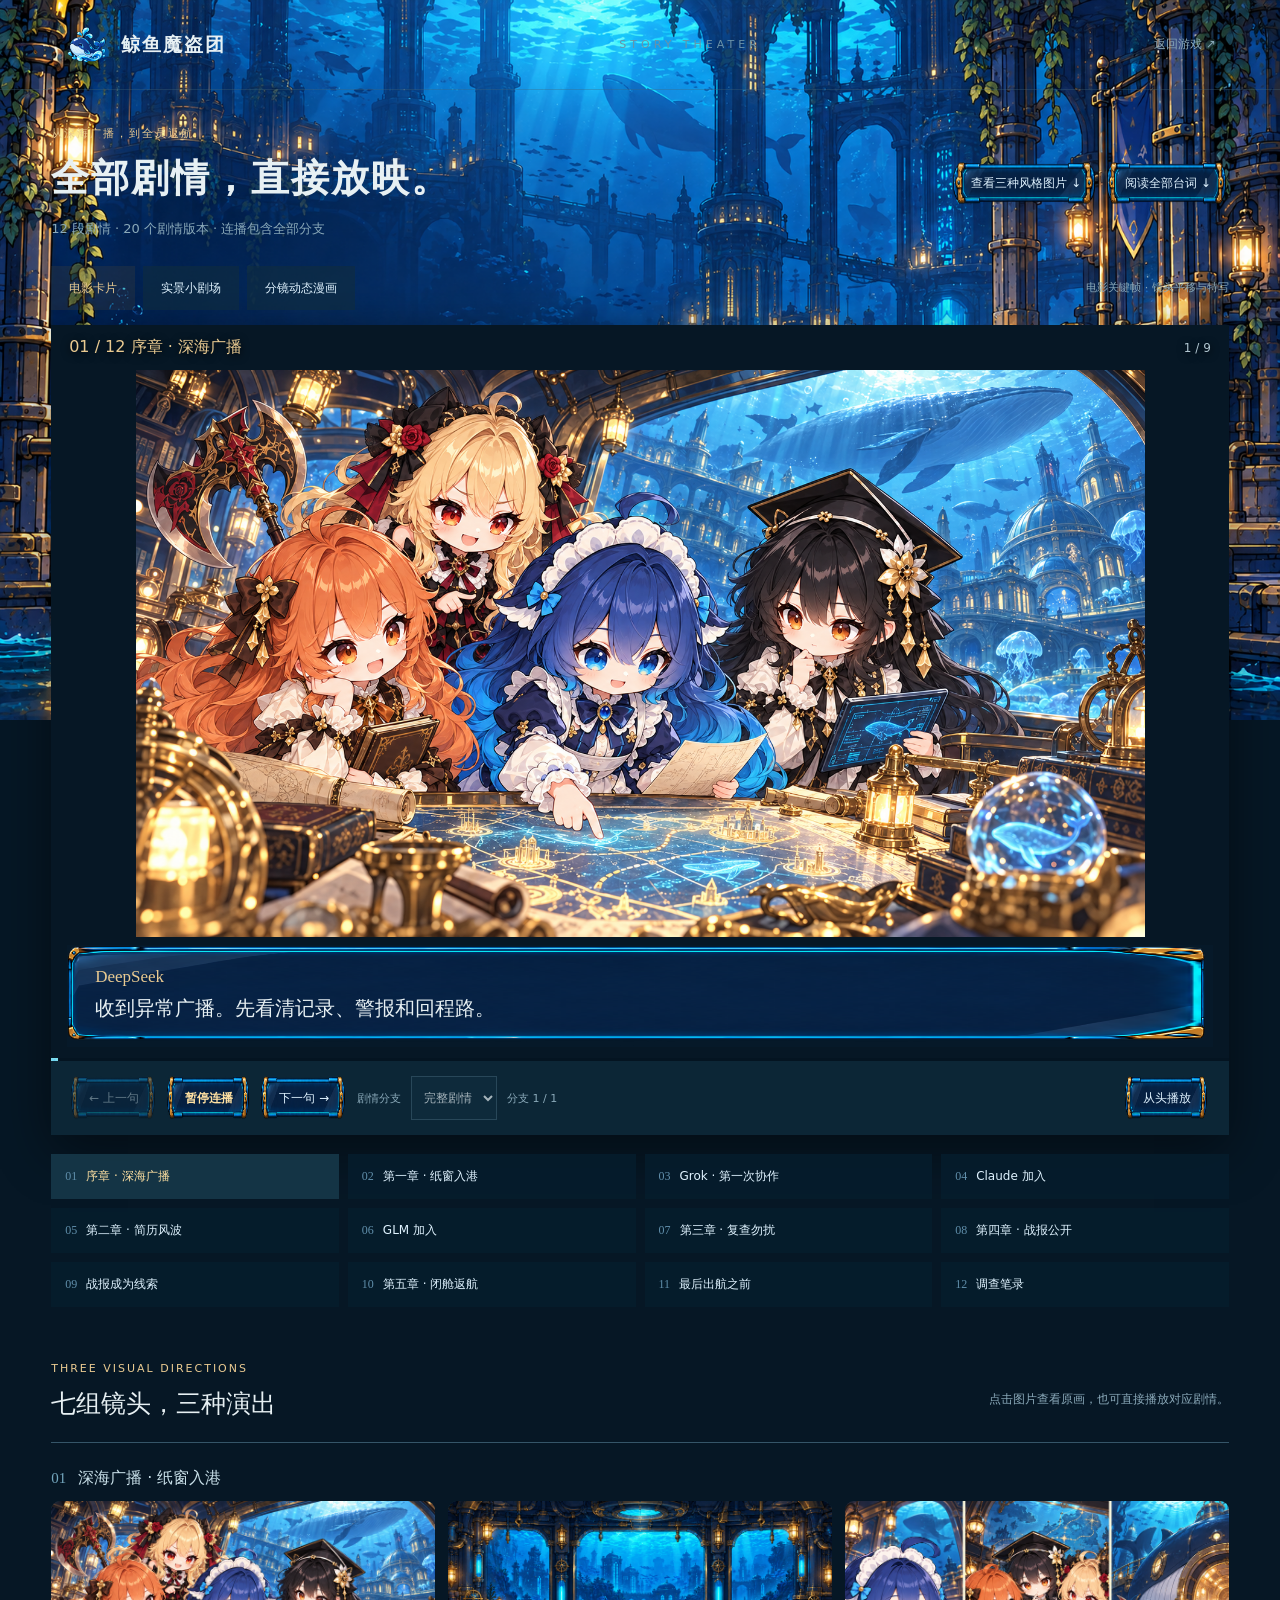
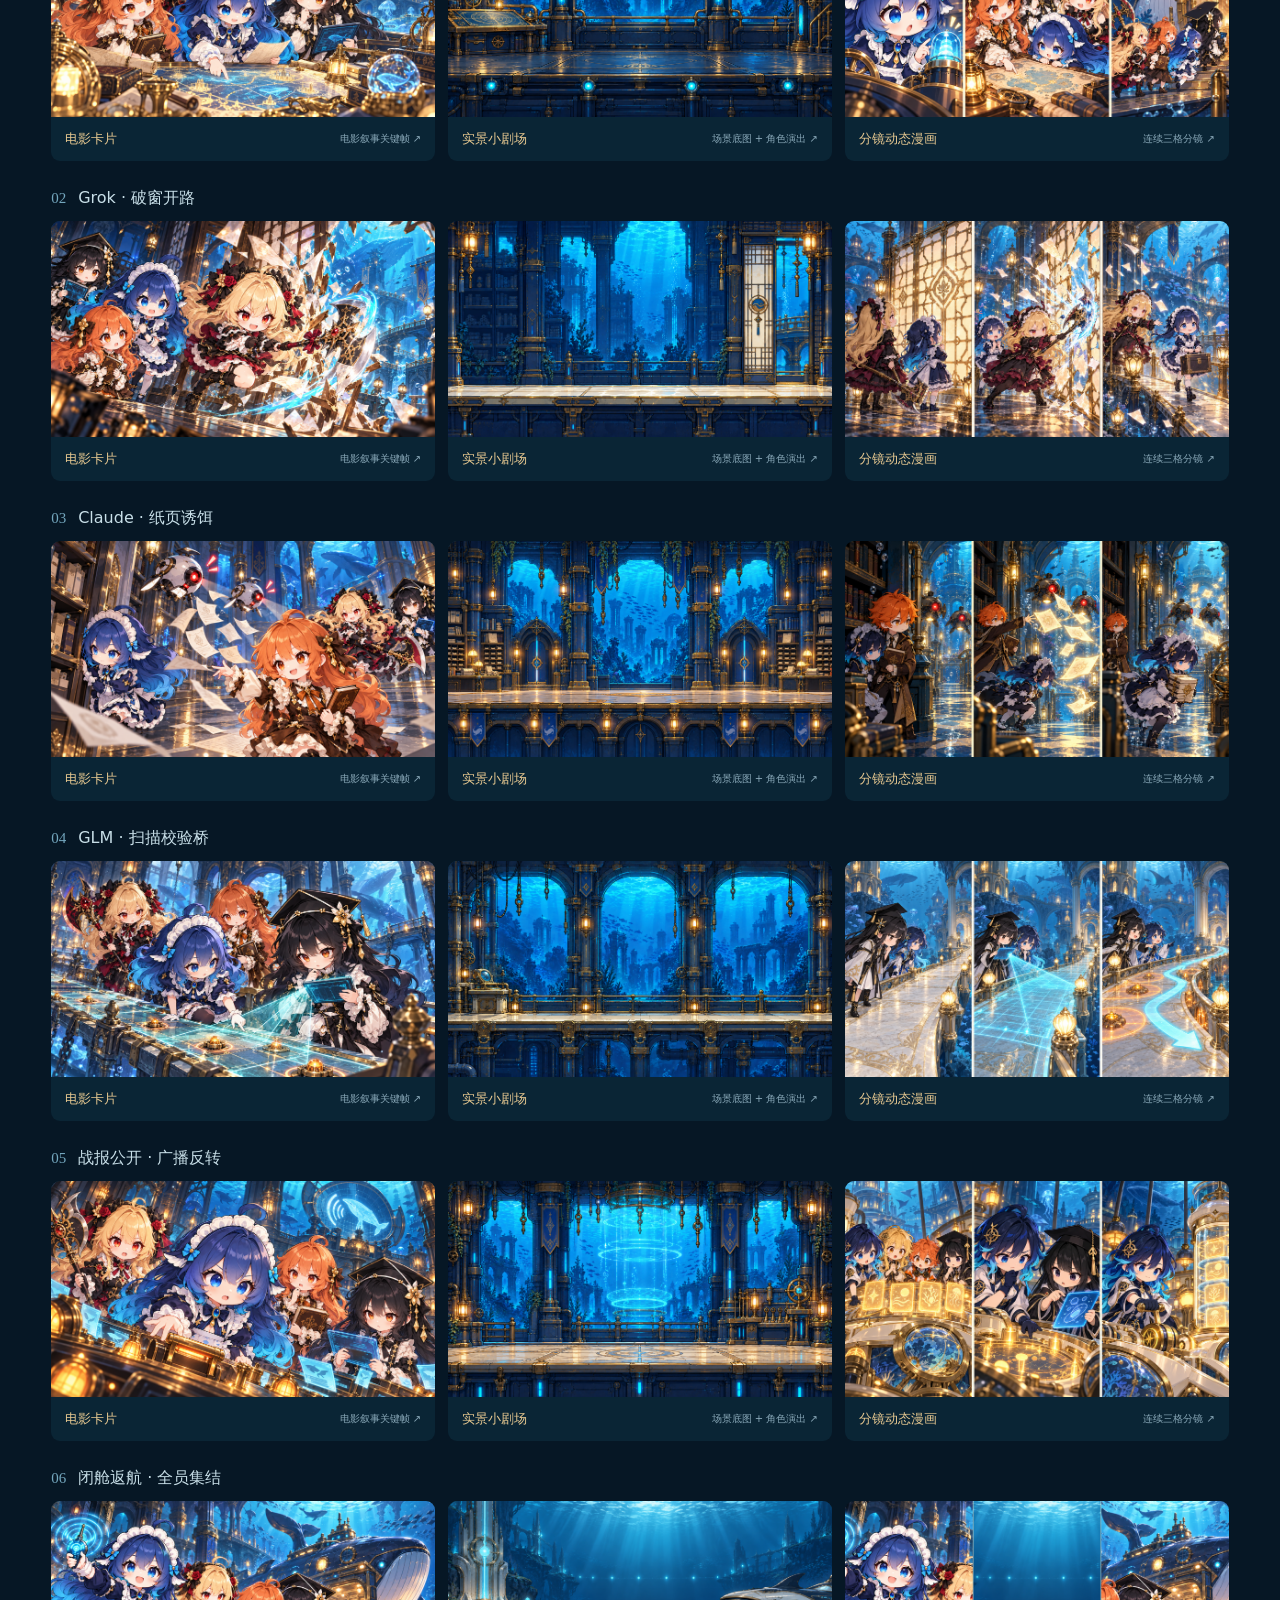
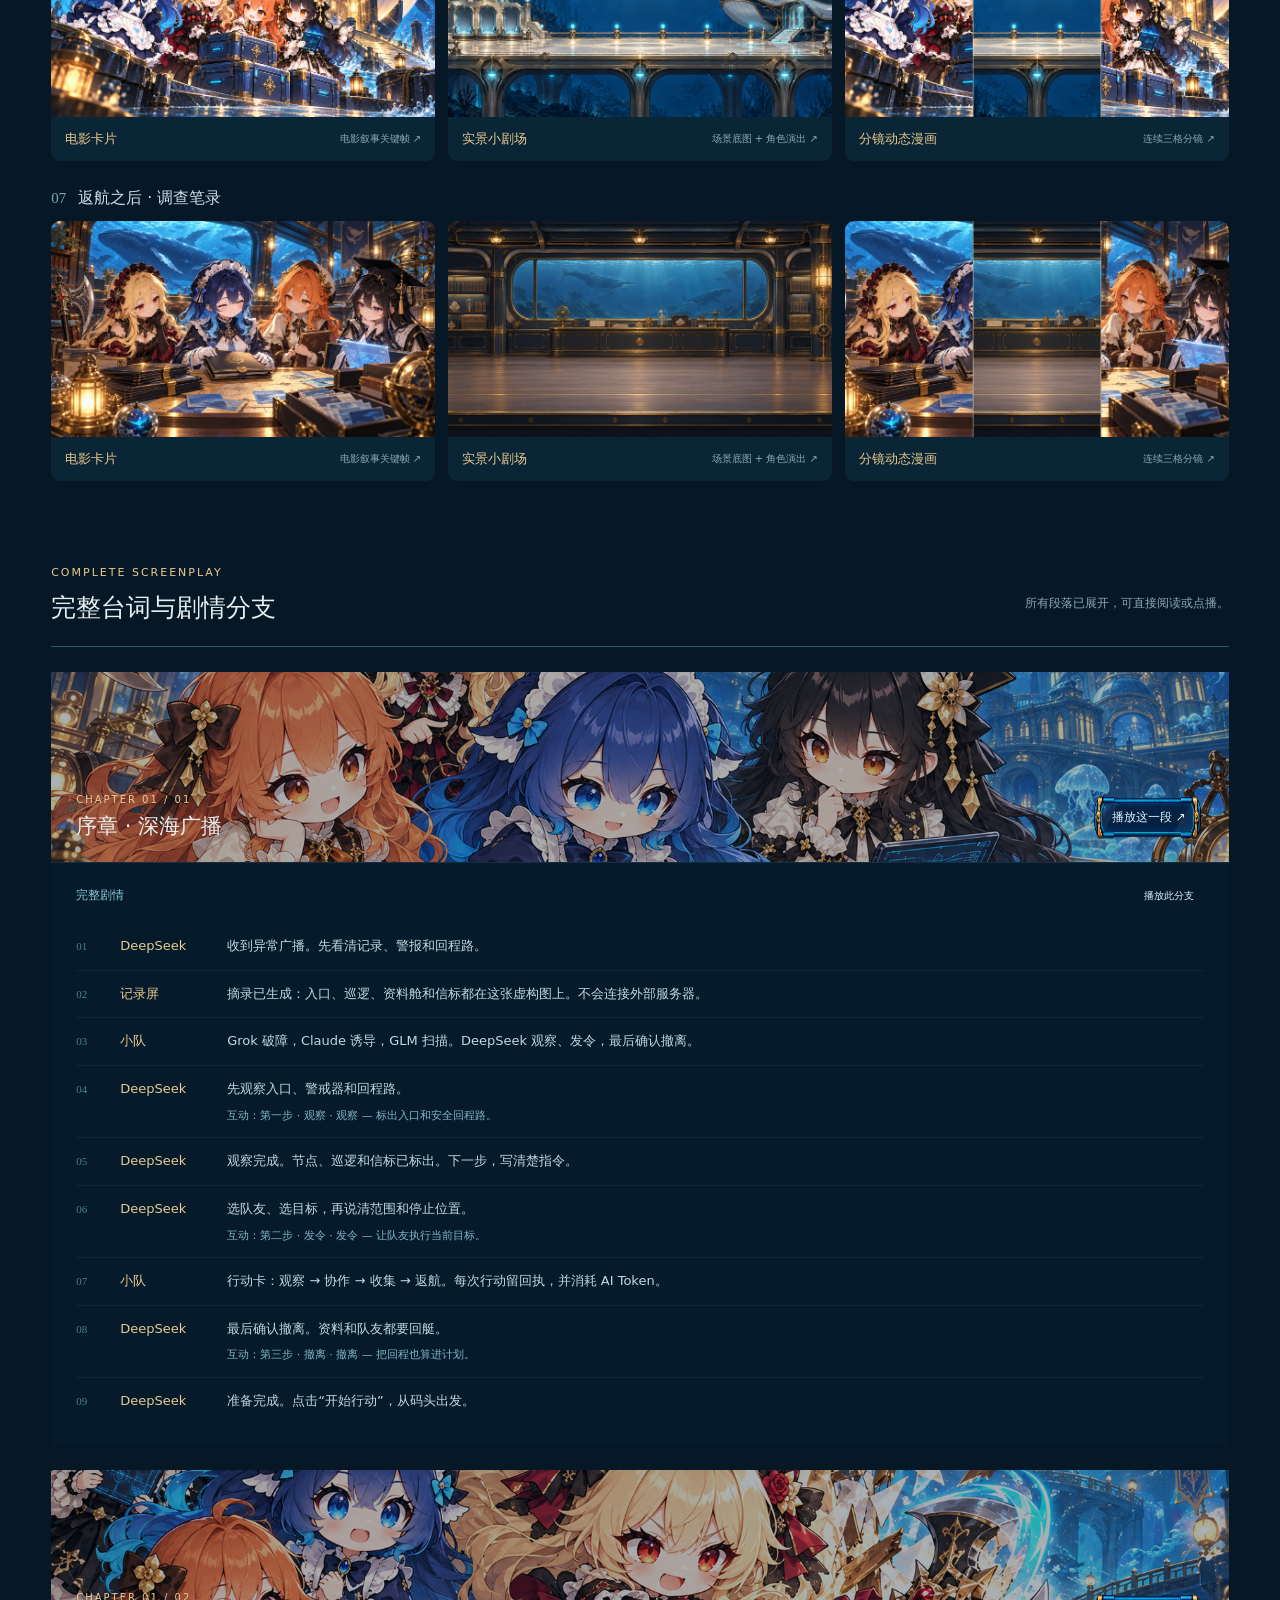
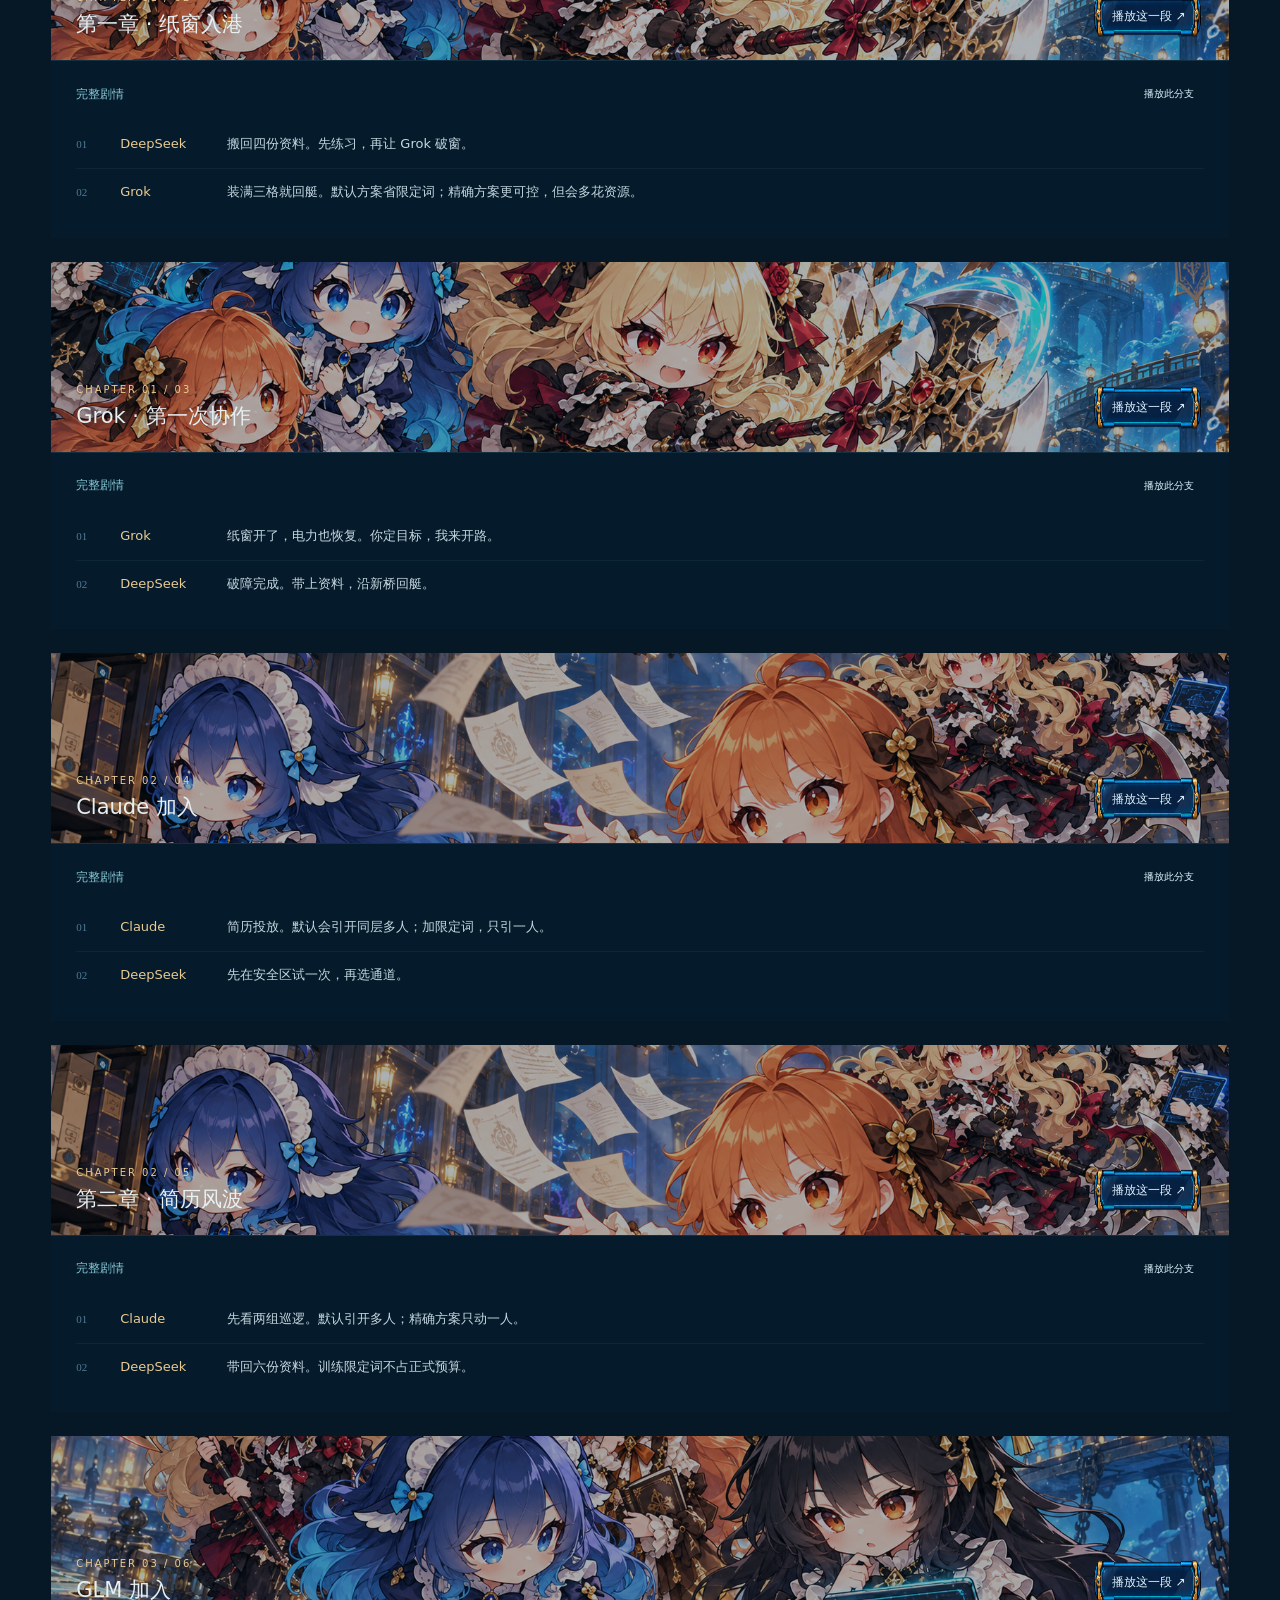
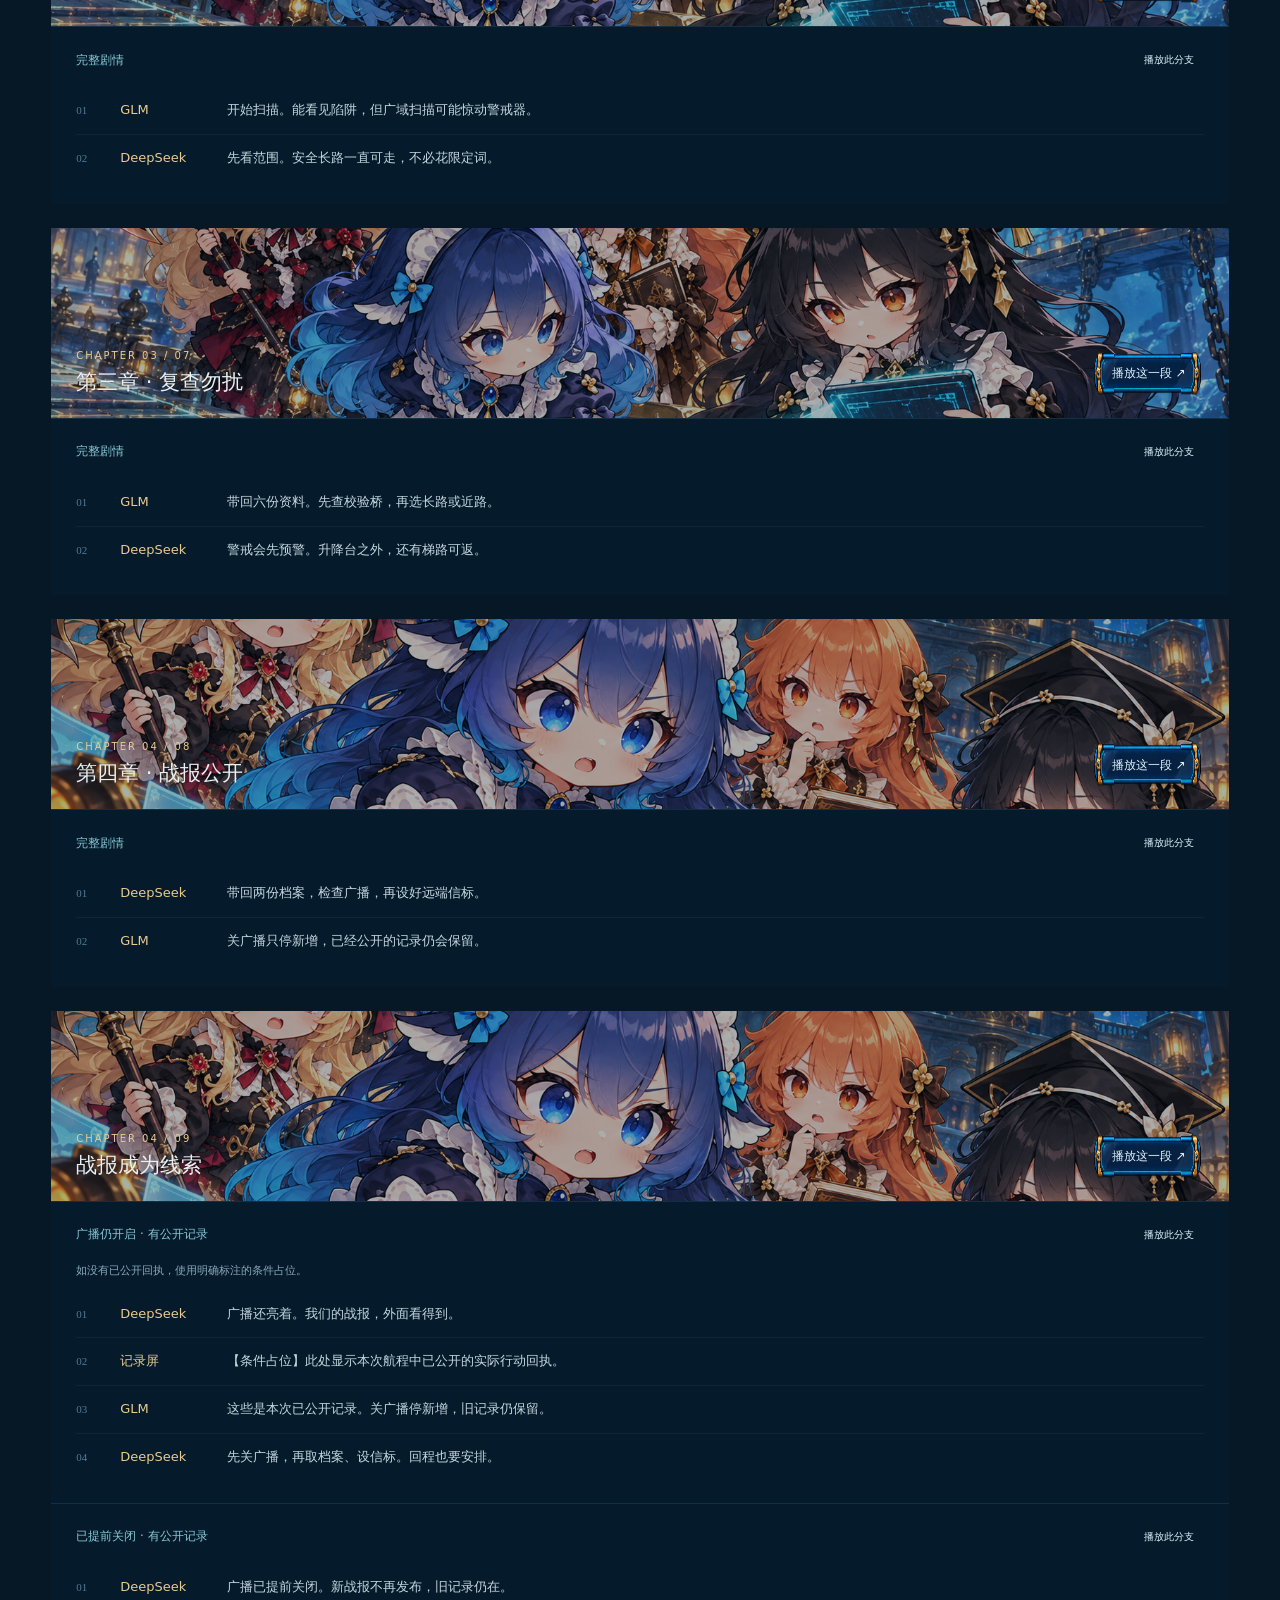
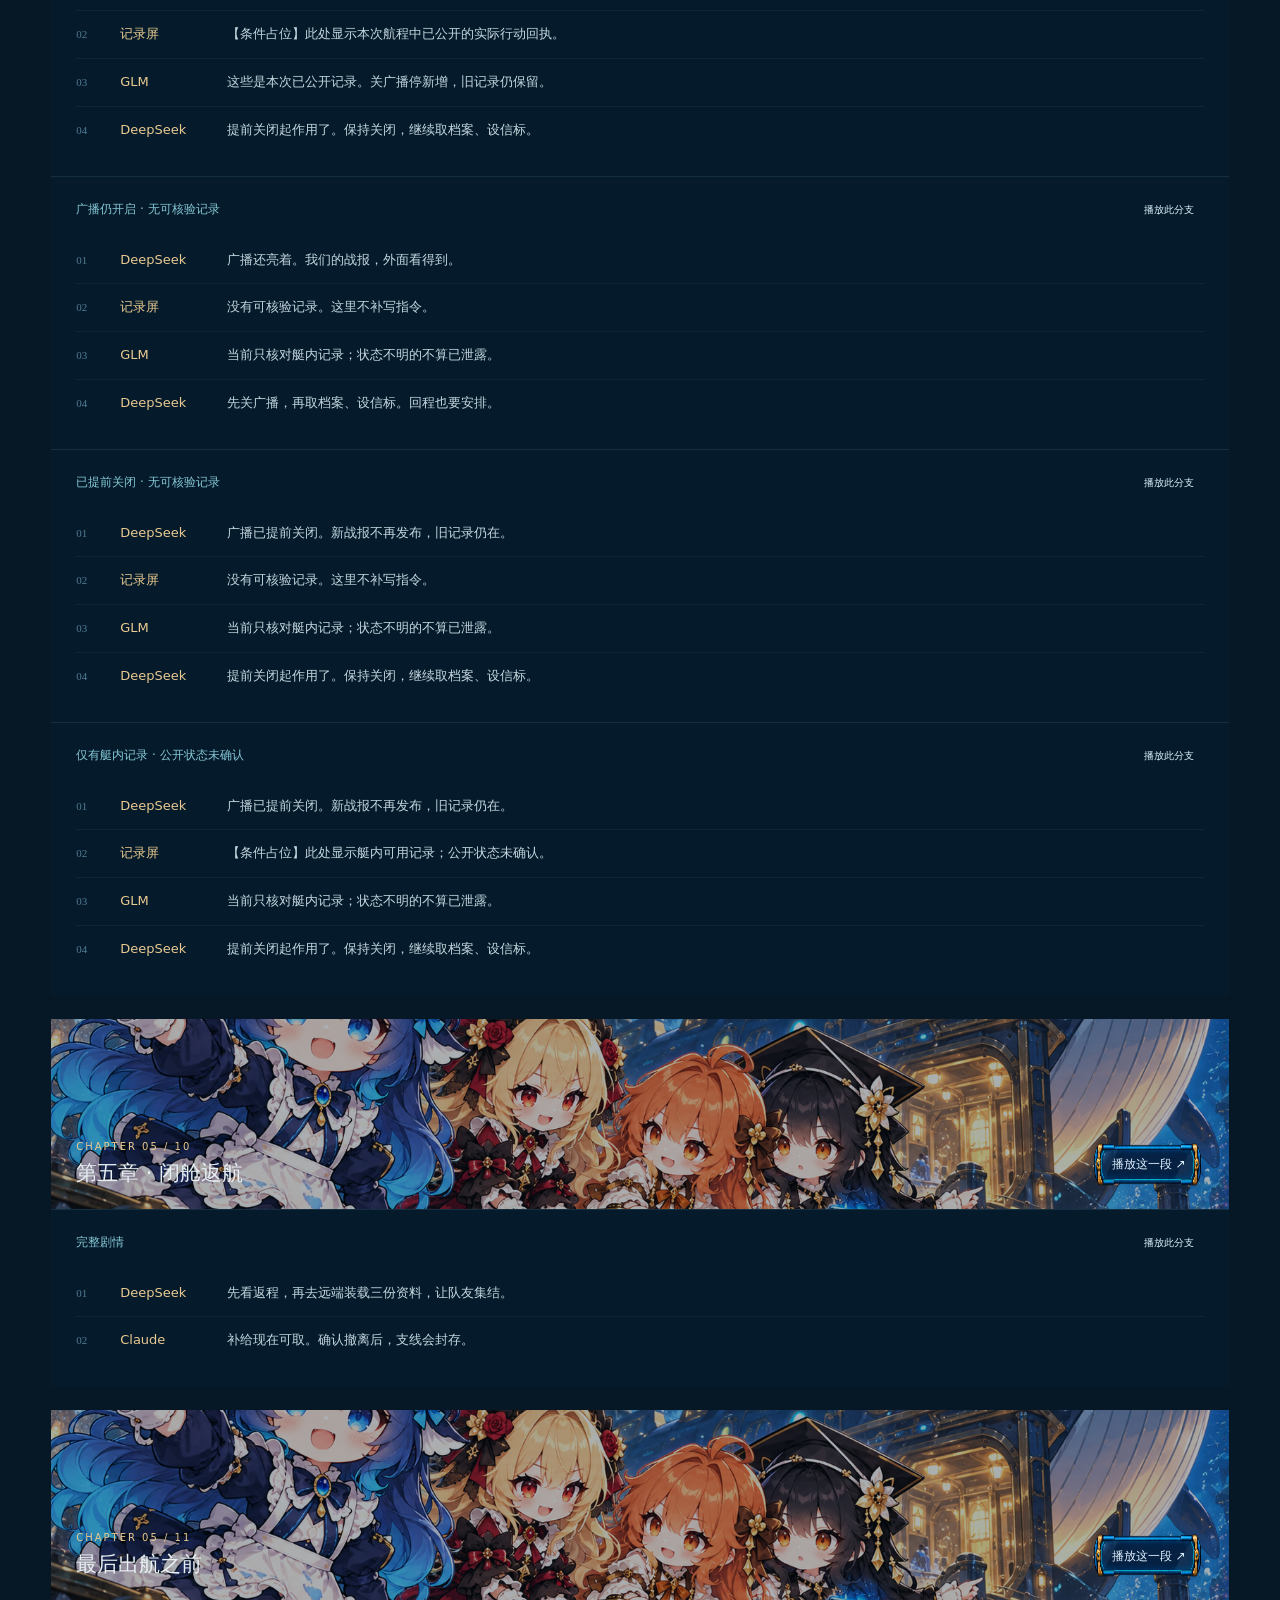
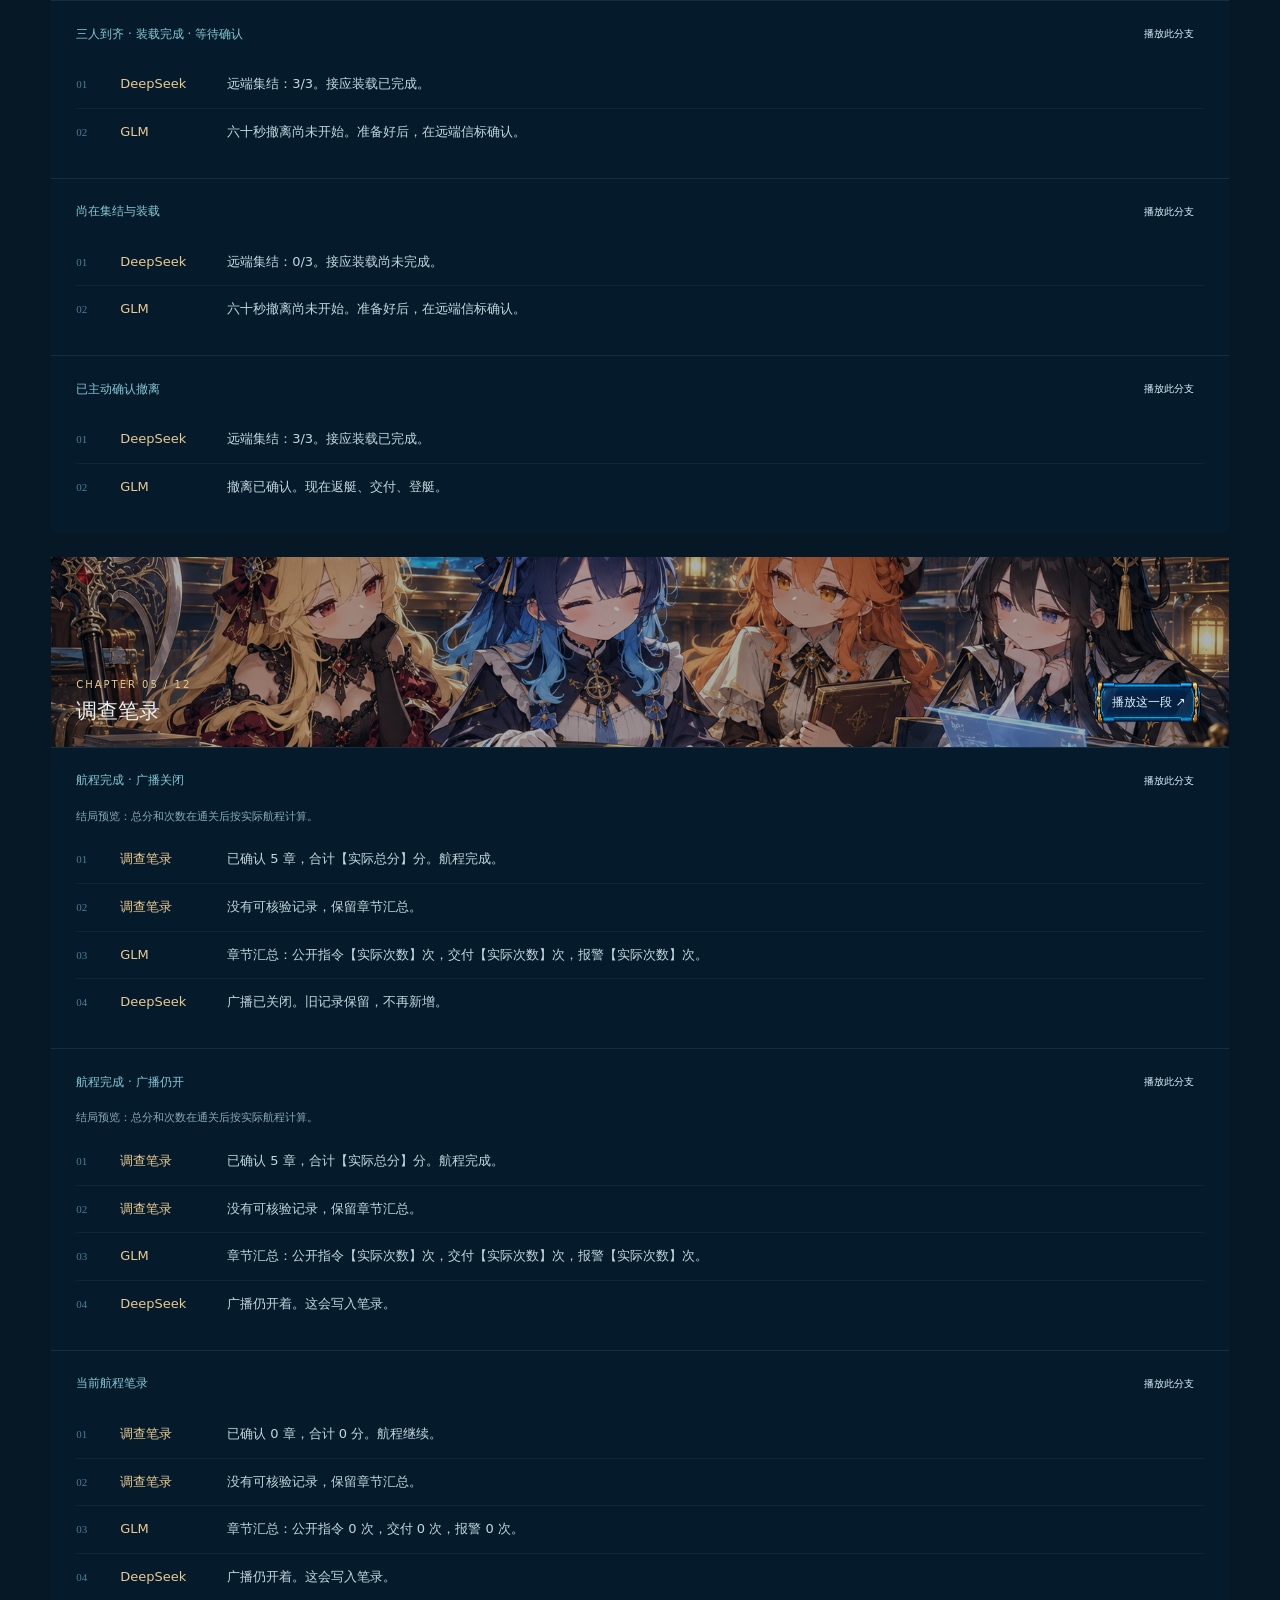
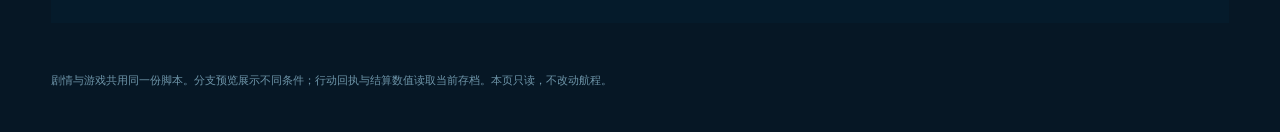
==== story-theater.html @ 38315717 "Update Site source" ====
<!doctype html>
<html lang="zh-CN">
<head>
  <meta charset="UTF-8">
  <meta name="viewport" content="width=device-width,initial-scale=1">
  <meta name="theme-color" content="#061725">
  <title>全部剧情放映 · 鲸鱼魔盗团</title>
  <link rel="icon" href="assets/ui/whale-emblem.png">
  <link rel="stylesheet" href="src/ui/story-theater.css">
</head>
<body>
  <header class="masthead"><a class="brand" href="./"><img src="assets/ui/whale-emblem.png" alt="">鲸鱼魔盗团</a><span>STORY THEATER</span><a href="./">返回游戏 ↗</a></header>
  <main>
    <section class="intro"><div><p class="eyebrow">从深海广播，到全员返航</p><h1>全部剧情，直接放映。</h1><p id="summary">正在展开全部剧情…</p></div><div class="intro-links"><a class="quiet-button" href="#art-gallery">查看三种风格图片 ↓</a><a class="quiet-button" href="#screenplay">阅读全部台词 ↓</a></div></section>
    <div class="style-selector" role="group" aria-label="剧情演出风格"><button type="button" data-style="cinematic" aria-pressed="true">电影卡片</button><button type="button" data-style="stage" aria-pressed="false">实景小剧场</button><button type="button" data-style="comic" aria-pressed="false">分镜动态漫画</button><p id="style-description">电影关键帧 · 镜头平移与特写</p></div>
    <section class="theater" aria-label="全部剧情播放器">
      <div class="screen style-cinematic" id="screen">
        <div class="scene-meta"><span id="scene-heading"></span><span id="line-count"></span></div>
        <div class="scene-visual">
        <div class="scene-art" id="scene-art"></div><div class="screen-shade"></div>
        <canvas id="stage-canvas" class="stage-canvas" width="1280" height="720" aria-label="正式角色与技能演出" hidden></canvas>
        <div class="stage-fallback" id="stage-fallback" hidden></div>
        <img class="actor" id="actor" alt="">
        </div>
        <div class="subtitle"><span id="speaker"></span><p id="dialogue" aria-live="polite"></p><div class="choice-preview" id="choice-preview"></div></div>
        <div class="progress"><i id="progress"></i></div>
      </div>
      <div class="transport"><button id="previous" type="button">← 上一句</button><button class="primary" id="play" type="button">暂停连播</button><button id="next" type="button">下一句 →</button><label class="branch-label" for="branch-select">剧情分支</label><select id="branch-select" aria-label="剧情分支"></select><span id="play-status"></span><button id="restart" type="button">从头播放</button></div>
      <div id="comic-strip" class="comic-strip" hidden><div><span>本段完整三格分镜</span><span id="comic-phase"></span></div><img id="comic-strip-image" alt="当前剧情完整三格分镜"></div>
    </section>
    <nav id="scene-nav" class="scene-nav" aria-label="全部剧情章节"></nav>
    <section id="art-gallery" class="art-gallery"><div class="section-title"><div><p class="eyebrow">THREE VISUAL DIRECTIONS</p><h2>七组镜头，三种演出</h2></div><p>点击图片查看原画，也可直接播放对应剧情。</p></div><div id="gallery-list"></div></section>
    <section id="screenplay" class="screenplay"><div class="section-title"><div><p class="eyebrow">COMPLETE SCREENPLAY</p><h2>完整台词与剧情分支</h2></div><p>所有段落已展开，可直接阅读或点播。</p></div><div id="script-list"></div></section>
    <footer>剧情与游戏共用同一份脚本。分支预览展示不同条件；行动回执与结算数值读取当前存档。本页只读，不改动航程。</footer>
  </main>
  <dialog id="art-preview" class="art-preview"><div class="preview-heading"><h2 id="preview-title"></h2><button id="preview-close" type="button" aria-label="关闭原画">关闭 ×</button></div><img id="preview-image" alt=""><div class="preview-actions"><button id="preview-play" class="primary" type="button">播放这段剧情 →</button><p id="preview-description"></p></div></dialog>
  <script type="module" src="src/ui/story-theater.mjs"></script>
</body>
</html>
---- src/ui/story-theater.css ----
:root{color-scheme:dark;--ink:#e7f0f3;--muted:#8aa9b9;--gold:#e9ca91;--line:#355568;--cyan:#8bddeb;font-family:'Microsoft YaHei UI','Microsoft YaHei',system-ui,sans-serif;background:#061725;color:var(--ink)}
*{box-sizing:border-box}html{scroll-behavior:smooth;scroll-padding-top:30px}body{margin:0;background:transparent}button,a{-webkit-tap-highlight-color:transparent}a{color:inherit;text-decoration:none}button{font:inherit;color:var(--ink);border:1px solid var(--line);background:#102c3e;border-radius:7px;padding:11px 18px;cursor:pointer;min-height:44px}button:hover,a.quiet-button:hover{border-color:var(--cyan);background:#1a4053}button:focus-visible,a:focus-visible{outline:2px solid var(--cyan);outline-offset:4px}button:disabled{opacity:.4;cursor:default}.masthead{max-width:1440px;margin:auto;padding:22px 5%;display:flex;align-items:center;justify-content:space-between;border-bottom:1px solid #43647655;gap:20px}.brand{display:flex;align-items:center;gap:12px;font-size:19px;font-weight:700;letter-spacing:2px}.brand img{width:45px;height:45px;object-fit:contain}.masthead>span{color:#6a92a8;letter-spacing:4px;font-size:11px}.masthead>a:last-child{font-size:12px;color:var(--muted)}main{max-width:1320px;margin:auto;padding:0 4%}.intro{display:flex;justify-content:space-between;align-items:center;gap:20px;padding:36px 0 26px}.eyebrow{color:var(--gold);font-size:11px;letter-spacing:2px;margin:0 0 12px}h1{font-size:clamp(26px,3vw,40px);font-weight:600;letter-spacing:2px;margin:0 0 13px}.intro p:last-child{color:var(--muted);font-size:13px;margin:0;line-height:1.8}.quiet-button{border:1px solid var(--line);border-radius:7px;padding:13px 18px;font-size:12px;white-space:nowrap}.theater{border:1px solid #4c7184;border-radius:12px;overflow:hidden;box-shadow:0 25px 70px #0006}.screen{aspect-ratio:16/9;position:relative;overflow:hidden;background:#092331}.scene-art{position:absolute;inset:-3%;background-size:cover;background-position:center;animation:camera 16s ease-in-out infinite alternate}.screen-shade{position:absolute;inset:0;background:#04132135}.scene-meta{position:absolute;top:5%;left:4%;right:4%;display:flex;justify-content:space-between;gap:15px;color:var(--gold);font-size:clamp(11px,1.3vw,16px);text-shadow:0 2px 8px #000}.scene-meta span:last-child{color:#b1c6d0;font-size:12px}.actor{position:absolute;right:5%;bottom:12%;height:65%;max-width:40%;object-fit:contain;filter:drop-shadow(0 15px 22px #00142288);animation:arrive .7s ease-out both}.actor[hidden]{display:none}.subtitle{position:absolute;left:5%;right:5%;bottom:7%;border:1px solid #86afbd88;border-radius:9px;padding:20px 25px;background:transparent;box-shadow:0 8px 25px #0004}.subtitle>span{color:var(--gold);font-family:Georgia,serif;font-size:17px}.subtitle>p{font-size:clamp(13px,1.55vw,21px);line-height:1.9;margin:10px 0 0;min-height:2em}.choice-preview{display:flex;gap:8px;align-items:center;flex-wrap:wrap;font-size:12px;color:#8bbcca}.choice-preview:not(:empty){margin-top:12px}.choice-preview b{padding:5px 12px;color:var(--gold);border:1px solid #a18a5a88;border-radius:5px;font-weight:400}.progress{position:absolute;bottom:0;left:0;right:0;height:3px;background:#244555}.progress i{display:block;background:var(--cyan);height:100%;transition:width .3s}.transport{display:flex;align-items:center;gap:10px;padding:15px 20px;background:#0c2636}.transport button{font-size:12px}.transport .primary{background:#9ce1e9;color:#062332;border-color:#9ce1e9;font-weight:600}.transport>span{font-size:11px;color:var(--muted);margin-right:auto}.scene-nav{display:grid;grid-template-columns:repeat(4,1fr);gap:9px;padding:19px 0 0}.scene-nav button{text-align:left;background:#0c263799;display:flex;gap:9px;align-items:center;padding:13px;font-size:12px}.scene-nav button span{color:#608eaa;font-family:Georgia,serif}.scene-nav button[aria-current=true]{border-color:var(--gold);color:var(--gold);background:#53462833}.section-title{display:flex;justify-content:space-between;align-items:end;gap:20px;border-bottom:1px solid var(--line);padding-bottom:22px;margin-bottom:25px}h2{font-size:25px;font-weight:500;margin:0}.section-title>p{font-size:12px;color:var(--muted)}.screenplay{padding:58px 0 0}.script-scene{border:1px solid #35586b88;border-radius:11px;overflow:hidden;margin-bottom:24px;background:#0c2534b5}.script-cover{height:190px;position:relative;background-size:cover;background-position:center 45%;display:flex;align-items:end;padding:22px 25px;gap:20px}.script-cover:before{content:'';position:absolute;inset:0;background:#04132155}.script-cover>div,.script-cover>button{position:relative}.script-cover>div{margin-right:auto}.script-cover small{display:block;color:var(--gold);letter-spacing:2px;font-size:10px;margin-bottom:7px}.script-cover h3{font-size:21px;font-weight:500;margin:0}.script-cover button{font-size:12px;background:#103047dd}.variant{padding:15px 25px 19px;border-top:1px solid #35586b55}.variant h4{font-size:12px;color:#86c8d6;font-weight:500;display:flex;align-items:center;justify-content:space-between;gap:10px;margin:5px 0 12px}.variant h4 button{font-size:10px;min-height:30px;padding:5px 10px;background:transparent}.script-line{display:grid;grid-template-columns:32px 95px 1fr;gap:12px;padding:12px 0;border-bottom:1px solid #35586b33;align-items:baseline;font-size:13px;line-height:1.9}.script-line:last-child{border:0}.script-line>small{font-family:Georgia,serif;color:#527b94;font-size:11px}.script-line>strong{font-weight:500;color:var(--gold)}.script-line p{margin:0;color:#c4d7df}.script-choice{display:block;color:#80b4c6;font-size:11px;margin-top:5px}.branch-note{font-size:11px;line-height:1.7;color:var(--muted);margin:0 0 10px}footer{padding:24px 0 40px;color:#6e95a9;font-size:11px;line-height:1.9}.is-paused .scene-art{animation-play-state:paused}@keyframes camera{from{transform:scale(1) translateX(-.6%)}to{transform:scale(1.045) translateX(.6%)}}@keyframes arrive{from{opacity:0;transform:translateY(20px)}to{opacity:1;transform:none}}@media(max-width:760px){.masthead{padding:15px 4%}.masthead>span{display:none}.brand{font-size:15px}.intro{padding:27px 0 20px;align-items:start}.intro>.quiet-button{font-size:10px;padding:10px;margin-top:7px}h1{font-size:25px}.intro p:last-child{font-size:11px}.scene-nav{grid-template-columns:repeat(2,1fr)}.scene-nav button{font-size:11px}.subtitle{padding:11px 14px;bottom:6%;left:3%;right:3%}.subtitle>span{font-size:13px}.subtitle>p{font-size:12px;line-height:1.7;margin:5px 0 0}.scene-meta{font-size:10px}.scene-meta span:last-child{font-size:9px}.choice-preview{font-size:9px;gap:5px}.choice-preview:not(:empty){margin-top:5px}.choice-preview b{padding:2px 7px}.transport{flex-wrap:wrap;padding:10px;gap:6px}.transport button{padding:7px 11px;min-height:37px;font-size:10px}.transport>span{display:none}.transport>button:last-child{margin-left:auto}.section-title{display:block}h2{font-size:22px}.script-cover{height:145px;padding:18px}.script-cover h3{font-size:18px}.script-cover button{padding:7px 11px}.variant{padding:12px 17px}.script-line{grid-template-columns:22px 67px 1fr;font-size:12px;gap:7px}.script-line>strong{font-size:11px}}@media(prefers-reduced-motion:reduce){html{scroll-behavior:auto}.scene-art,.actor{animation:none}}
@media(max-width:760px){.screen{min-height:280px;aspect-ratio:auto}.actor{height:63%;bottom:23%;max-width:55%}.subtitle>p{font-size:13px}.scene-meta{top:6%}.intro{flex-wrap:wrap}.intro>.quiet-button{margin-top:0}.brand{letter-spacing:1px}}
.intro-links{display:flex;gap:8px;flex-wrap:wrap}.style-selector{display:flex;align-items:center;gap:8px;flex-wrap:wrap;margin:0 0 15px}.style-selector button{font-size:12px;background:#102c3e99;padding:11px 18px}.style-selector button[aria-pressed=true]{border-color:var(--gold);color:var(--gold);background:#594b3138}.style-selector p{margin:0 0 0 auto;font-size:11px;color:var(--muted);line-height:1.8}.stage-canvas{position:absolute;inset:0;width:100%;height:100%;filter:drop-shadow(0 8px 14px #00121b99)}.stage-canvas[hidden],.stage-fallback[hidden],.comic-strip[hidden]{display:none}.stage-fallback{position:absolute;inset:15% 5% 15%;display:flex;justify-content:center;align-items:end}.stage-fallback img{width:25%;max-height:100%;object-fit:contain;filter:drop-shadow(0 8px 14px #00121b99)}.style-stage .scene-art{inset:0;animation:camera 20s ease-in-out infinite alternate}.style-stage .screen-shade{background:transparent}.style-comic .scene-art{inset:0;animation:none;transition:background-position .65s ease,filter .4s ease}.style-comic .screen-shade{background:transparent}.style-comic .scene-meta{background:#061725bb;border:1px solid #b9cfda77;padding:10px 13px;top:3%;left:3%;right:3%}.style-comic .subtitle{border-radius:4px;border-color:#bddbe3;background:#061a2aed;box-shadow:5px 5px 0 #04101b80}.comic-strip{padding:17px 20px 20px;background:#081c2a;border-top:1px solid var(--line)}.comic-strip>div{display:flex;justify-content:space-between;gap:10px;font-size:11px;color:var(--muted);margin-bottom:12px}.comic-strip>div>span:last-child{color:var(--gold)}.comic-strip img{width:100%;height:auto;display:block;border:1px solid #557b8c;border-radius:4px}.script-cover.is-comic-cover{background-size:100% auto;background-position:center}.art-gallery{padding-top:55px}.gallery-beat{margin-bottom:27px}.gallery-beat-title{display:flex;align-items:center;gap:12px;margin-bottom:12px}.gallery-beat-title>span{font-family:Georgia,serif;color:#73a6bd;font-size:15px}.gallery-beat-title h3{font-size:16px;font-weight:500;color:#c8dfe8;margin:0}.gallery-row{display:grid;grid-template-columns:repeat(3,minmax(0,1fr));gap:13px}.gallery-card{padding:0;overflow:hidden;text-align:left;min-width:0;background:#0a2535;border-color:#35586b;border-radius:9px;transition:transform .2s,border-color .2s}.gallery-card:hover{transform:translateY(-3px);background:#103045}.gallery-image{aspect-ratio:16/9;position:relative;background:#102c3d;overflow:hidden;display:grid;place-items:center}.gallery-image img{display:block;width:100%;height:100%;object-fit:cover;position:absolute;inset:0;opacity:0;transition:opacity .25s}.gallery-image.image-ready img{opacity:1}.gallery-image .image-pending{font-size:11px;color:#789aab}.gallery-image.image-ready .image-pending{display:none}.gallery-comic .gallery-image{background:#071a27}.gallery-comic .gallery-image img{object-fit:contain}.gallery-caption{padding:13px 14px;display:flex;justify-content:space-between;align-items:center;gap:7px}.gallery-caption strong{font-weight:500;font-size:13px;color:var(--gold)}.gallery-caption>span{font-size:10px;color:var(--muted);text-align:right}.art-preview{max-width:min(1220px,94vw);max-height:92vh;width:max-content;background:#081e2d;border:1px solid #7097a9;border-radius:10px;padding:20px;color:var(--ink);overflow:auto;box-shadow:0 15px 100px #0009}.art-preview::backdrop{background:#010c17e8;backdrop-filter:blur(8px)}.preview-heading{display:flex;align-items:center;justify-content:space-between;gap:25px;margin-bottom:15px}.preview-heading h2{font-size:18px;color:var(--gold)}.preview-heading button{font-size:12px;padding:8px 14px}.art-preview>img{max-width:100%;max-height:67vh;display:block;width:auto;height:auto;object-fit:contain;margin:auto;border-radius:3px}.preview-actions{display:flex;align-items:center;gap:20px;margin-top:17px}.preview-actions button{font-size:12px}.preview-actions p{font-size:11px;color:var(--muted);margin:0;line-height:1.8}
@media(max-width:900px){.style-selector p{width:100%;margin:2px 0 0}.gallery-caption{display:block}.gallery-caption>span{display:block;margin-top:6px;text-align:left}.gallery-row{gap:8px}.gallery-caption{padding:11px 10px}.gallery-caption strong{font-size:12px}}
@media(max-width:580px){.intro-links .quiet-button{font-size:10px;padding:10px 12px}.style-selector{gap:6px}.style-selector button{font-size:11px;padding:9px 12px}.style-selector p{font-size:10px}.gallery-row{grid-template-columns:1fr;gap:10px}.gallery-image{aspect-ratio:16/8}.gallery-caption{display:flex;padding:12px 15px}.gallery-caption>span{margin:0;text-align:right}.gallery-beat-title h3{font-size:14px}.art-gallery{padding-top:38px}.comic-strip{padding:12px}.comic-strip>div{font-size:10px}.preview-heading h2{font-size:14px}.art-preview{padding:13px}.preview-heading{gap:15px}.preview-heading button{font-size:10px;padding:7px 10px}.preview-actions{display:block}.preview-actions p{margin-top:10px}}
@media(prefers-reduced-motion:reduce){.style-stage .scene-art,.style-comic .scene-art{animation:none;transition:none}.gallery-card{transition:none}.gallery-card:hover{transform:none}}


/* Narrative showcase uses the same authored chrome as the game. Scene art
 * stays uncovered; only the subtitle needs an opaque reading surface. */
body { background:#061725 url('../../assets/backgrounds/menu-background.png') center top/100% auto fixed no-repeat; }
button,.quiet-button,.transport .primary,.script-cover button {
  border:0; border-radius:0; color:#e0f3ff;
  background:transparent url('../../assets/ui/button-rail.png') center top/100% 190% no-repeat;
}
button:hover,a.quiet-button:hover { background-color:transparent; filter:brightness(1.15); }
.transport .primary { color:#ffe1a2; }
.theater { border:0; border-radius:0; box-shadow:0 16px 50px #0007; }
.subtitle,.style-comic .subtitle {
  border:12px solid transparent; border-radius:0; background:#061a2ae8;
  border-image:url('../../assets/ui/panel-card.png') 40 55 65 45 fill / 12px stretch;
  box-shadow:none; padding:14px 18px;
}
.progress,.progress i { border:0; border-radius:0; box-shadow:none; }
.progress { background:#041421; }
.progress i { background:#7bdced url('../../assets/fx/water-dash-atlas.png') 0 0/200% 200% no-repeat; }
.scene-nav button { background:#061d2dcc; border:0; border-radius:0; padding:14px; }
.scene-nav button[aria-current=true] { background:#173a4cd9; color:#ffe1a2; }
.script-scene { background:#061c2dca; border:0; border-radius:0; }
.script-cover::before { background:#04132155; }
.variant { padding-top:18px; padding-bottom:22px; }
.variant h4 { margin-top:0; }
.script-line { line-height:1.75; }
.art-preview { border:12px solid transparent; border-radius:0; background:#061c2df5; border-image:url('../../assets/ui/panel-card.png') 40 55 65 45 fill / 12px stretch; }
@media(max-width:760px) { .subtitle,.style-comic .subtitle { border-width:8px; border-image-width:8px; padding:9px 11px; } }

/* Original art keeps its aspect ratio; captions occupy their own row. */
.screen { display:flex; flex-direction:column; width:100%; aspect-ratio:16/10; min-height:350px; max-height:max(350px,calc(100svh - 60px)); background:#061725; }
.scene-visual { position:relative; flex:1; min-height:0; overflow:hidden; }
.stage-canvas { object-fit:contain; }
.scene-art,.style-stage .scene-art,.style-comic .scene-art {
  inset:0; background-size:contain; background-position:center;
  background-repeat:no-repeat; animation:none; transition:none;
}
.screen-shade,.style-stage .screen-shade,.style-comic .screen-shade { background:transparent; }
.scene-meta,.style-comic .scene-meta {
  position:relative; inset:auto; flex:0 0 auto; padding:12px 18px;
  border:0; margin:0; background:#061725; align-items:center;
}
.subtitle,.style-comic .subtitle {
  position:relative; inset:auto; flex:0 0 auto;
  margin:8px 16px 14px; padding:10px 16px;
}
.subtitle>p { min-height:0; margin-top:6px; line-height:1.65; }
.transport { flex-wrap:wrap; }
.branch-label { font-size:11px; color:var(--muted); }
#branch-select {
  font:inherit; font-size:12px; color:var(--ink); background:#102c3e;
  border:1px solid var(--line); min-height:44px; max-width:100%; padding:8px;
}
#branch-select:focus-visible { outline:2px solid var(--cyan); outline-offset:3px; }
.transport>button:last-child { margin-left:auto; }
.style-cinematic .scene-art { animation:full-frame-camera 14s ease-in-out infinite alternate; }
.is-paused .scene-art { animation-play-state:paused; }
@keyframes full-frame-camera { from { transform:scale(.975); } to { transform:scale(1); } }
@media(max-width:760px) {
  .screen { aspect-ratio:16/11; min-height:350px; }
  .scene-meta,.style-comic .scene-meta { padding:9px 12px; font-size:11px; }
  .subtitle,.style-comic .subtitle { margin:5px 8px 8px; padding:7px 10px; }
  .subtitle>p { font-size:13px; }
  .transport .branch-label { display:none; }
  #branch-select { font-size:11px; min-height:44px; flex:1; }
}
@media(prefers-reduced-motion:reduce) { .style-cinematic .scene-art { animation:none; } }
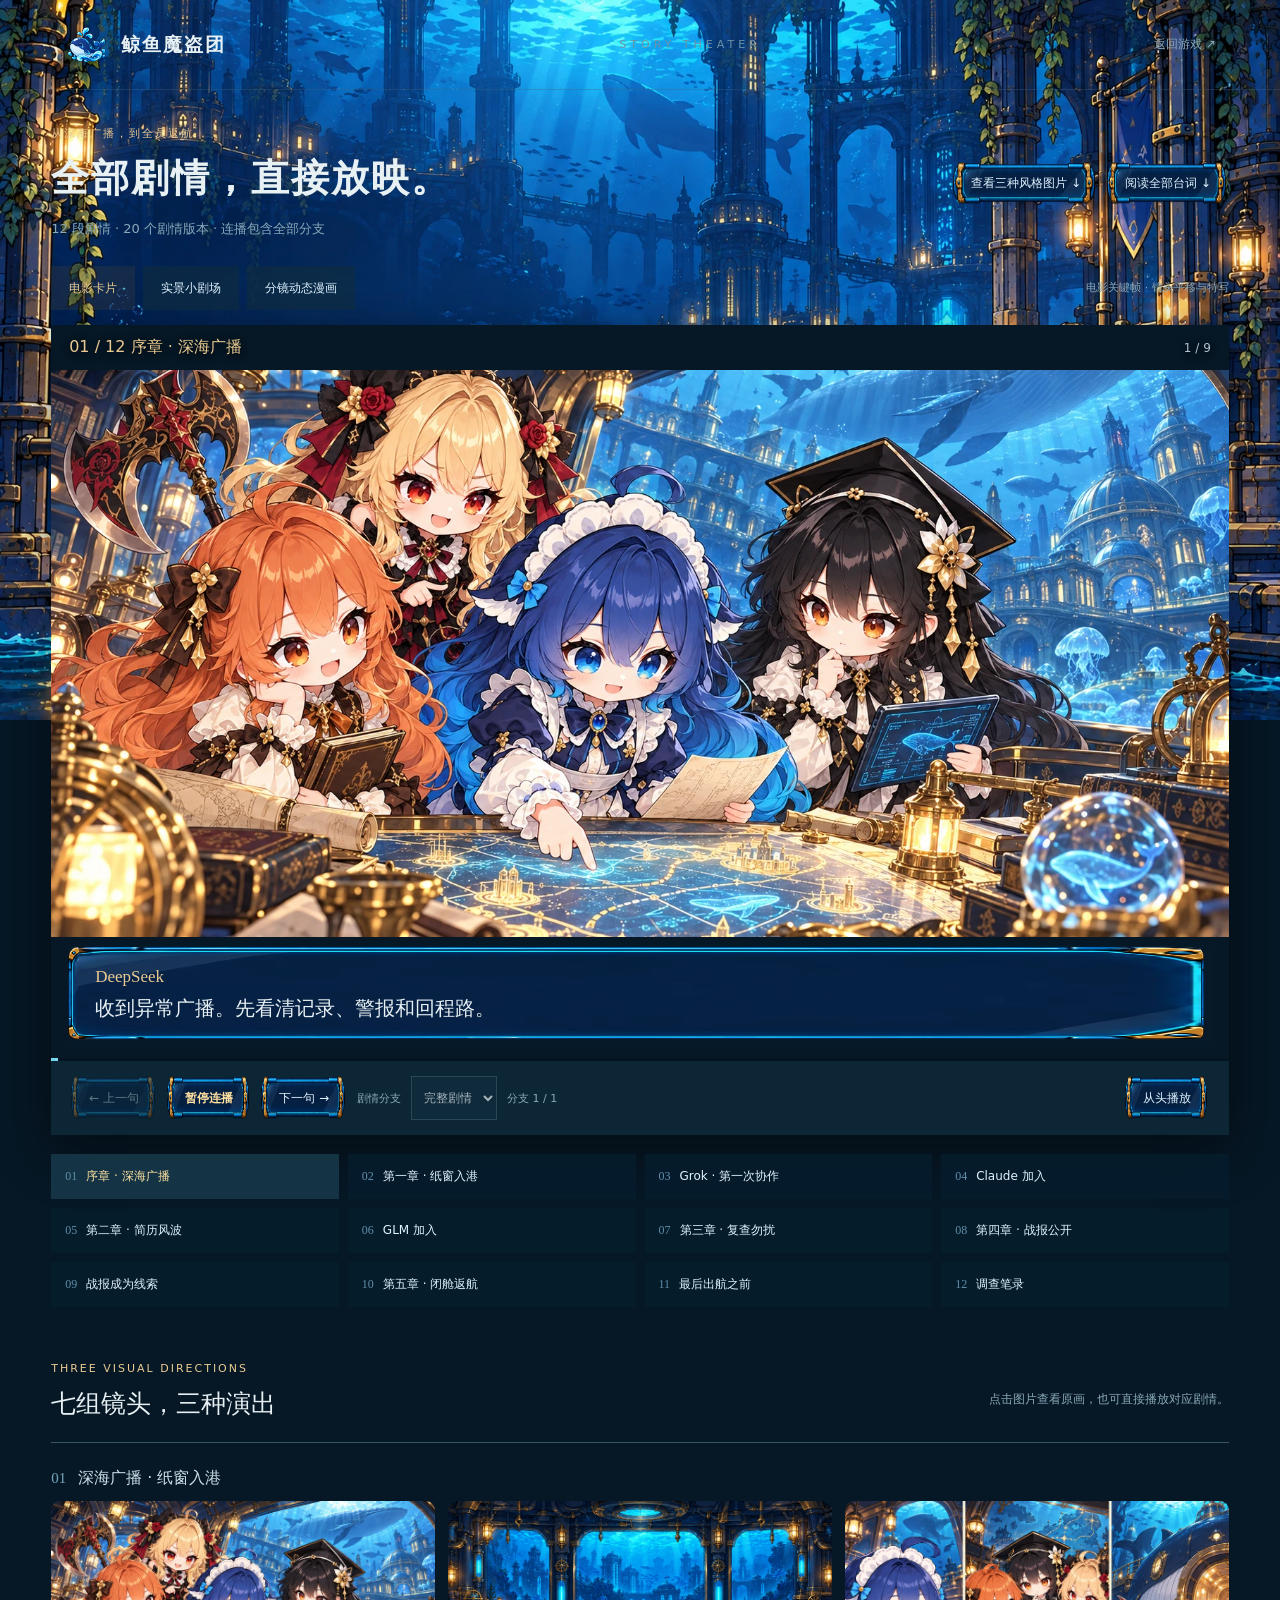
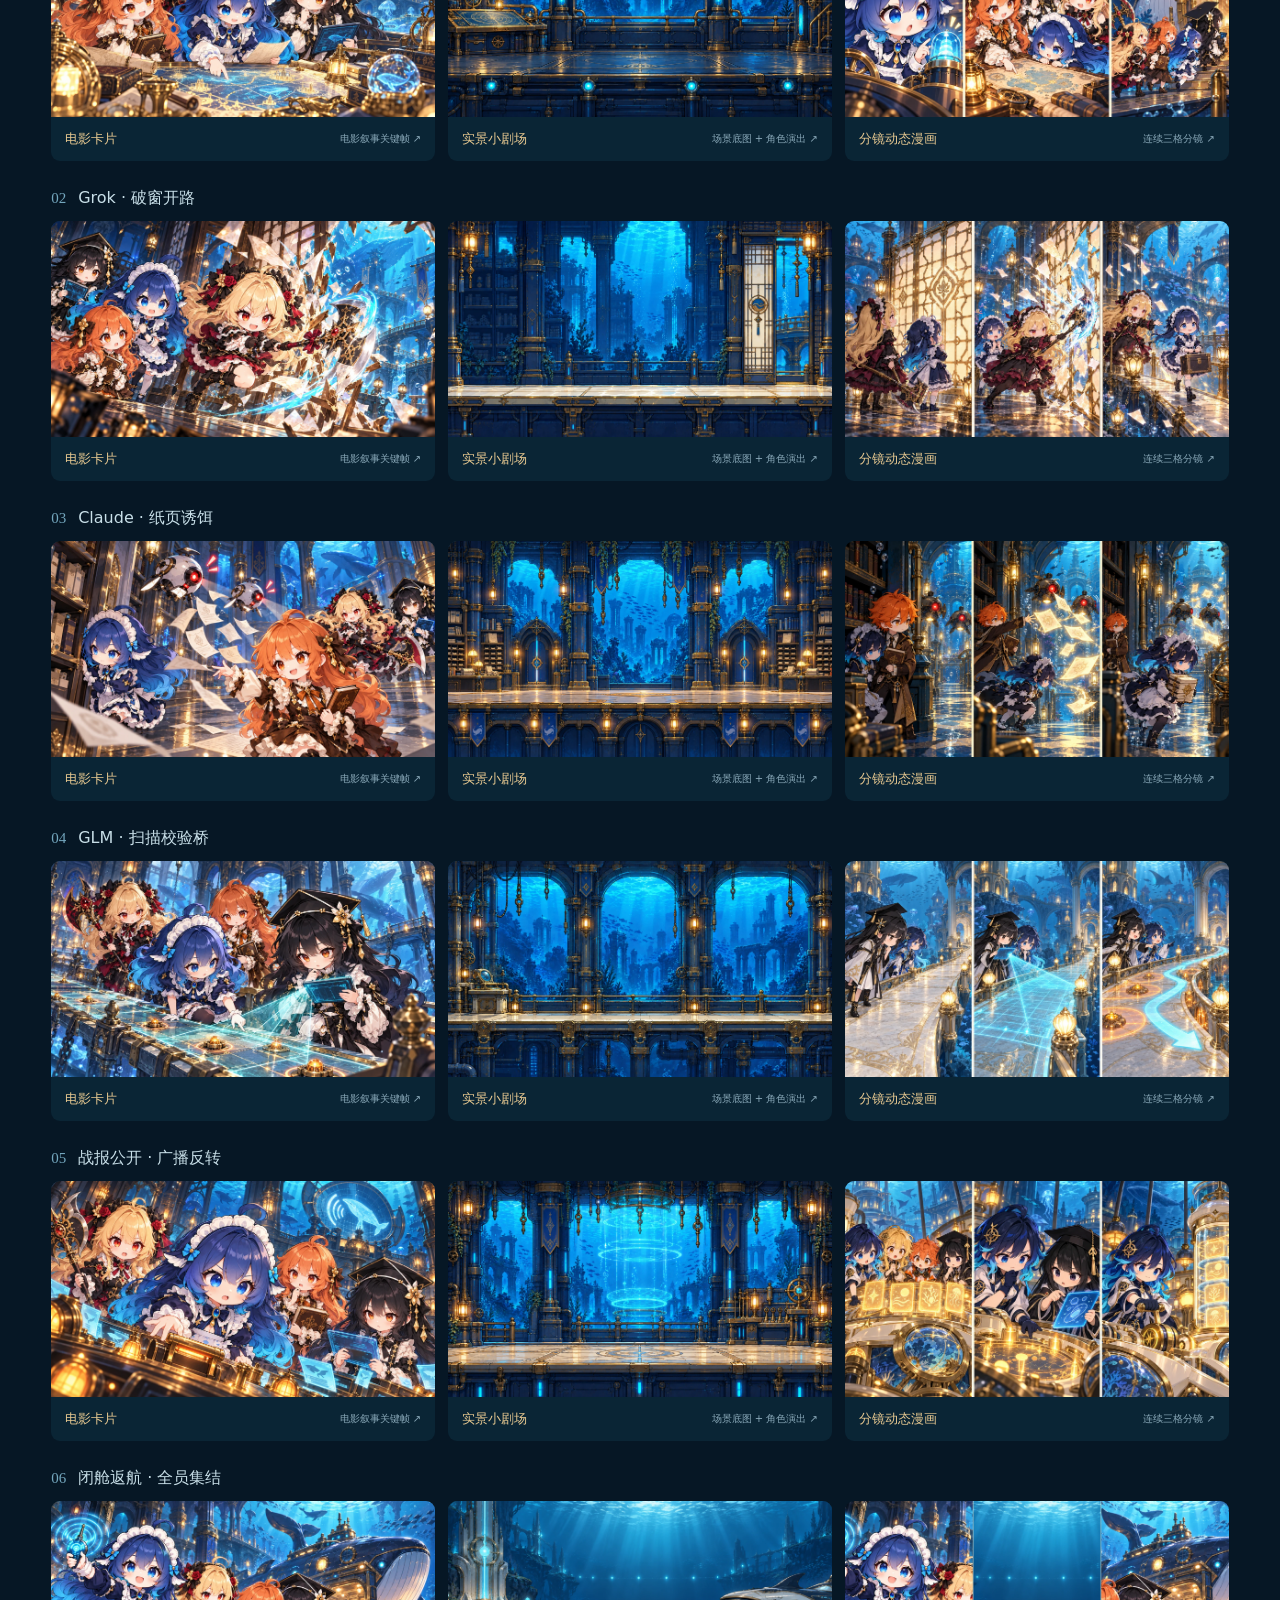
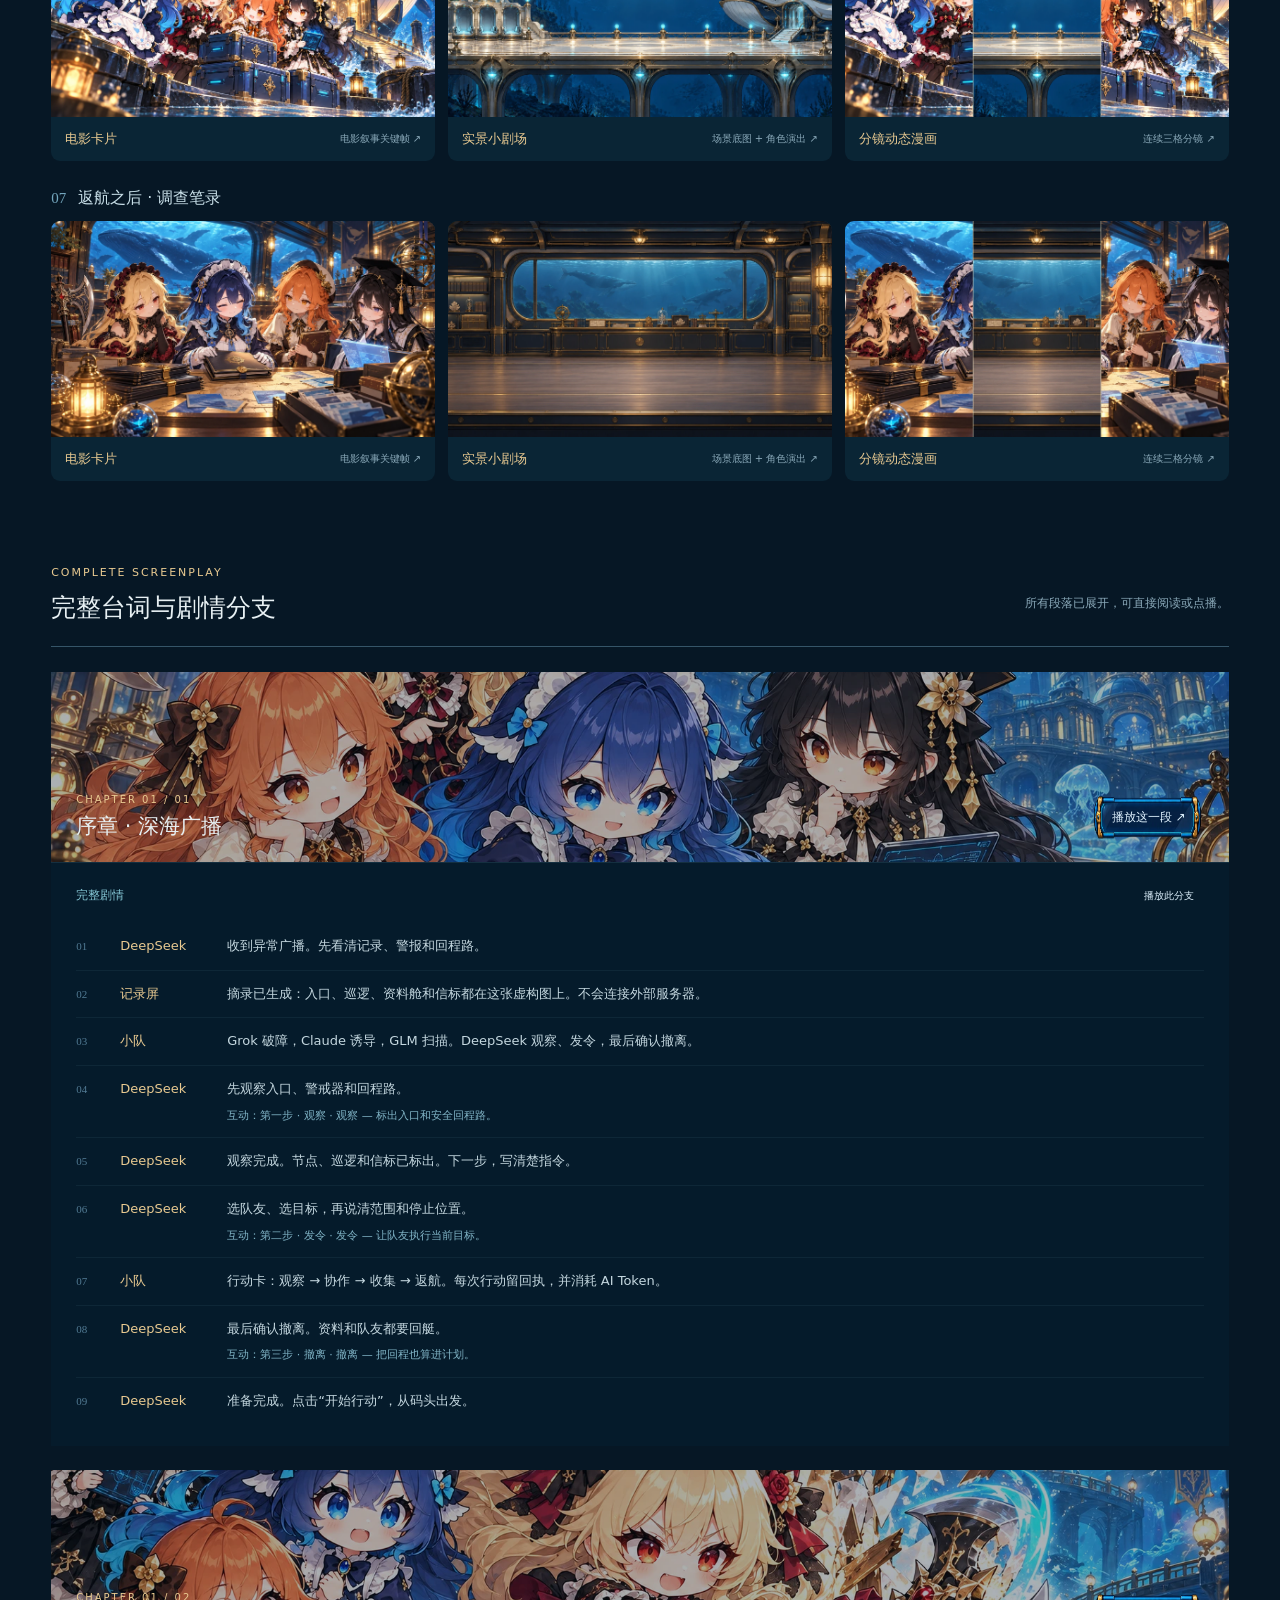
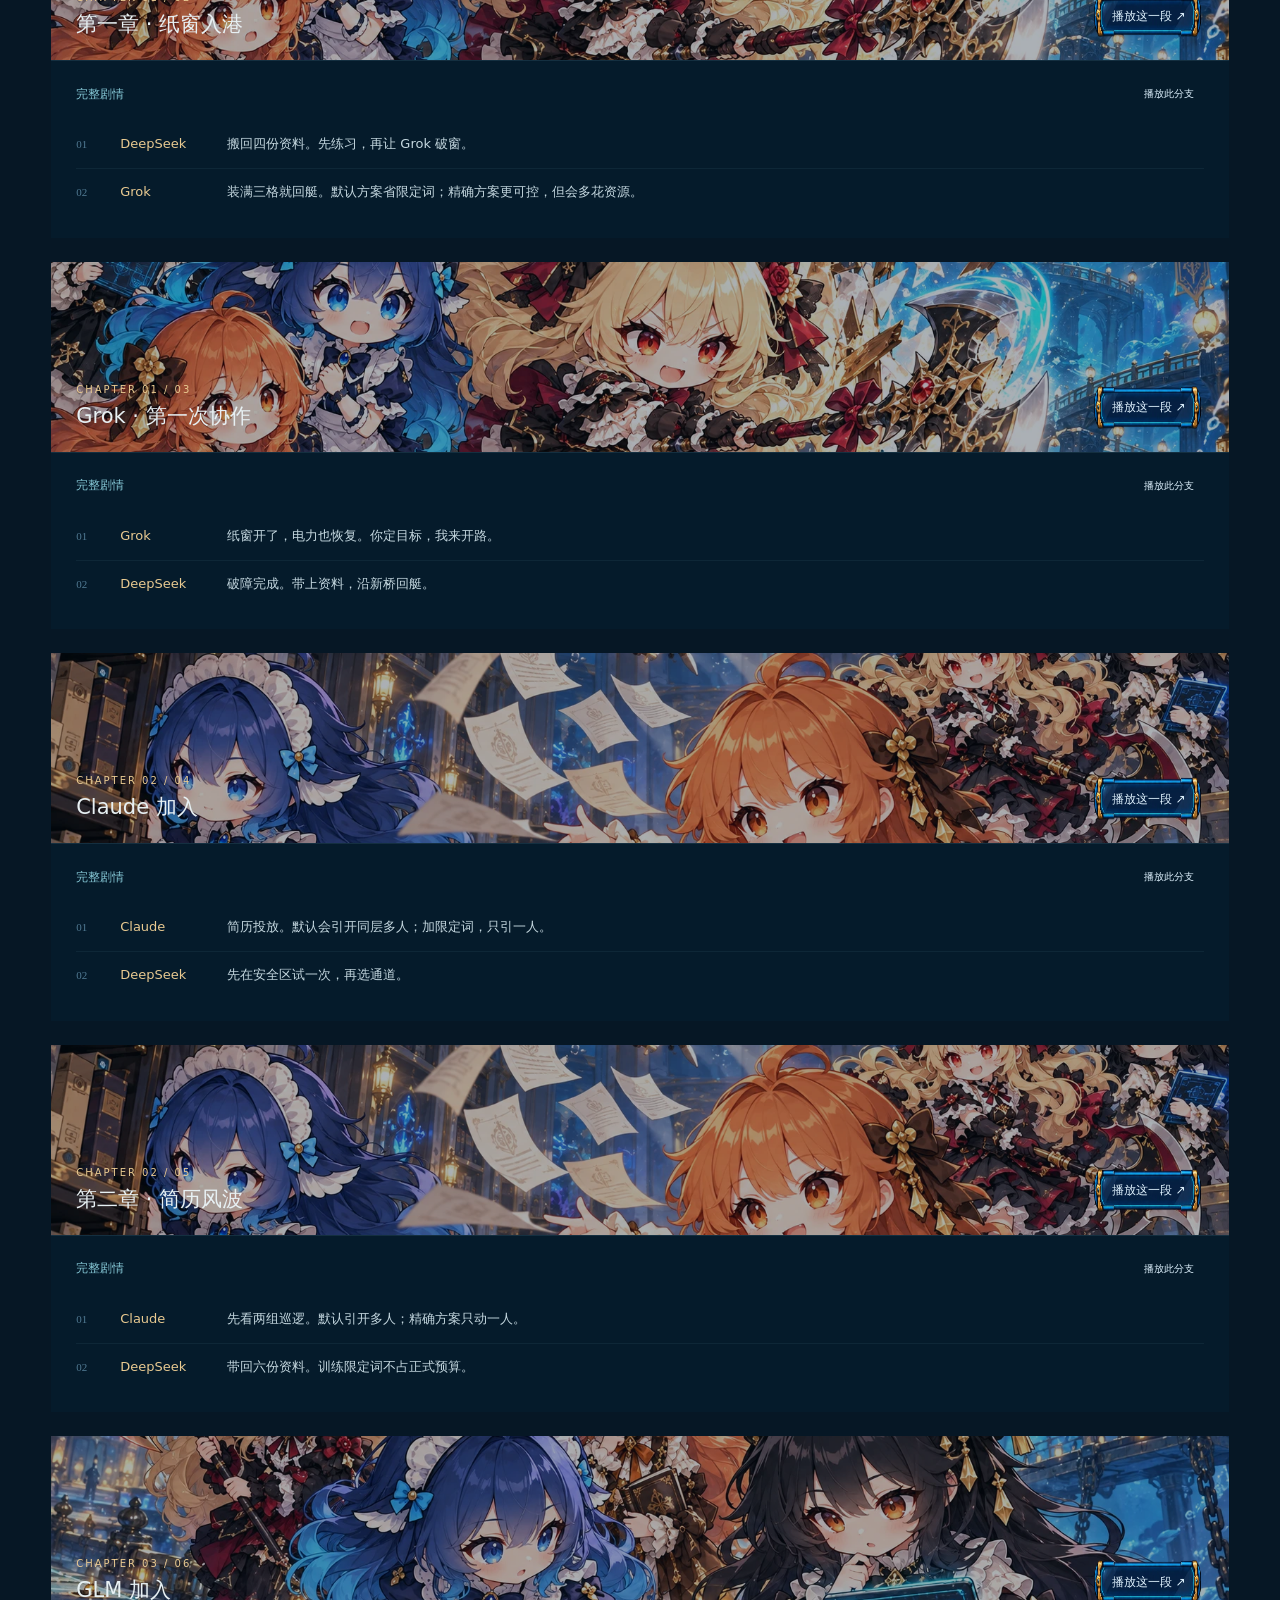
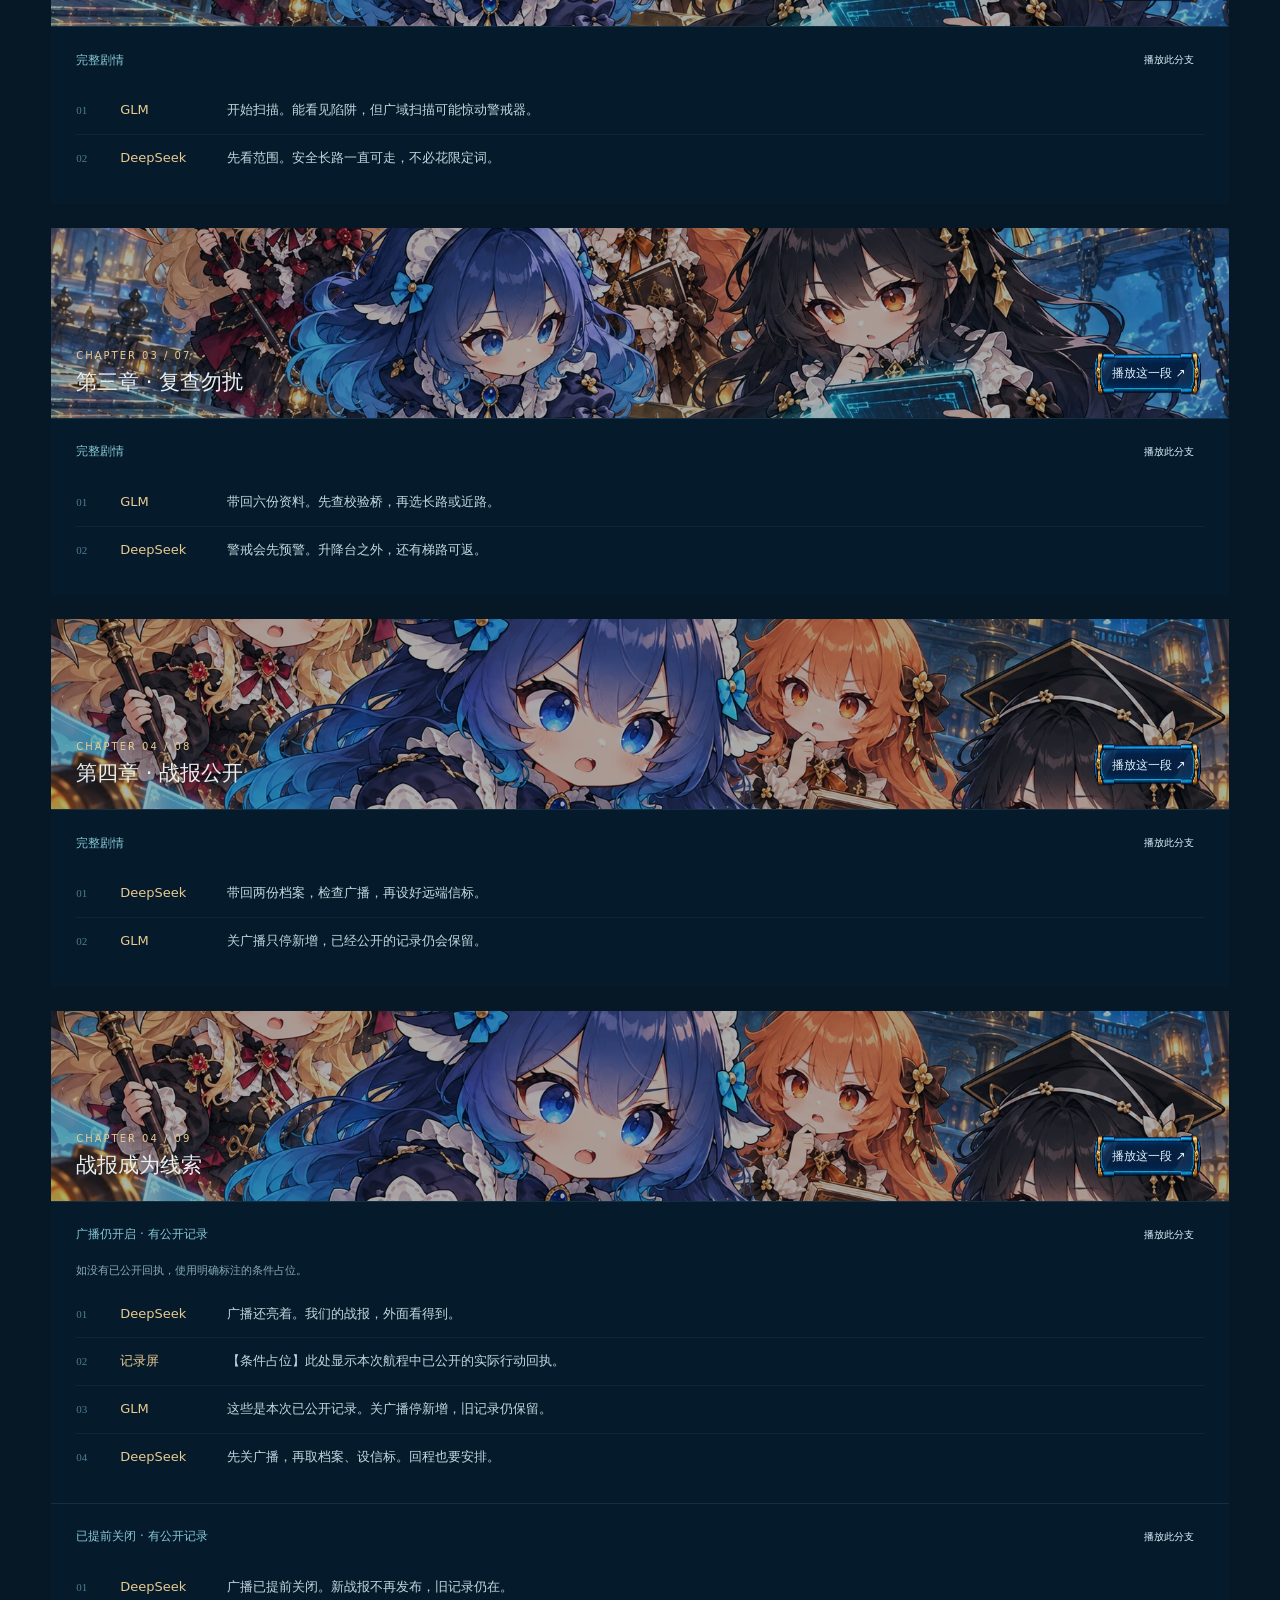
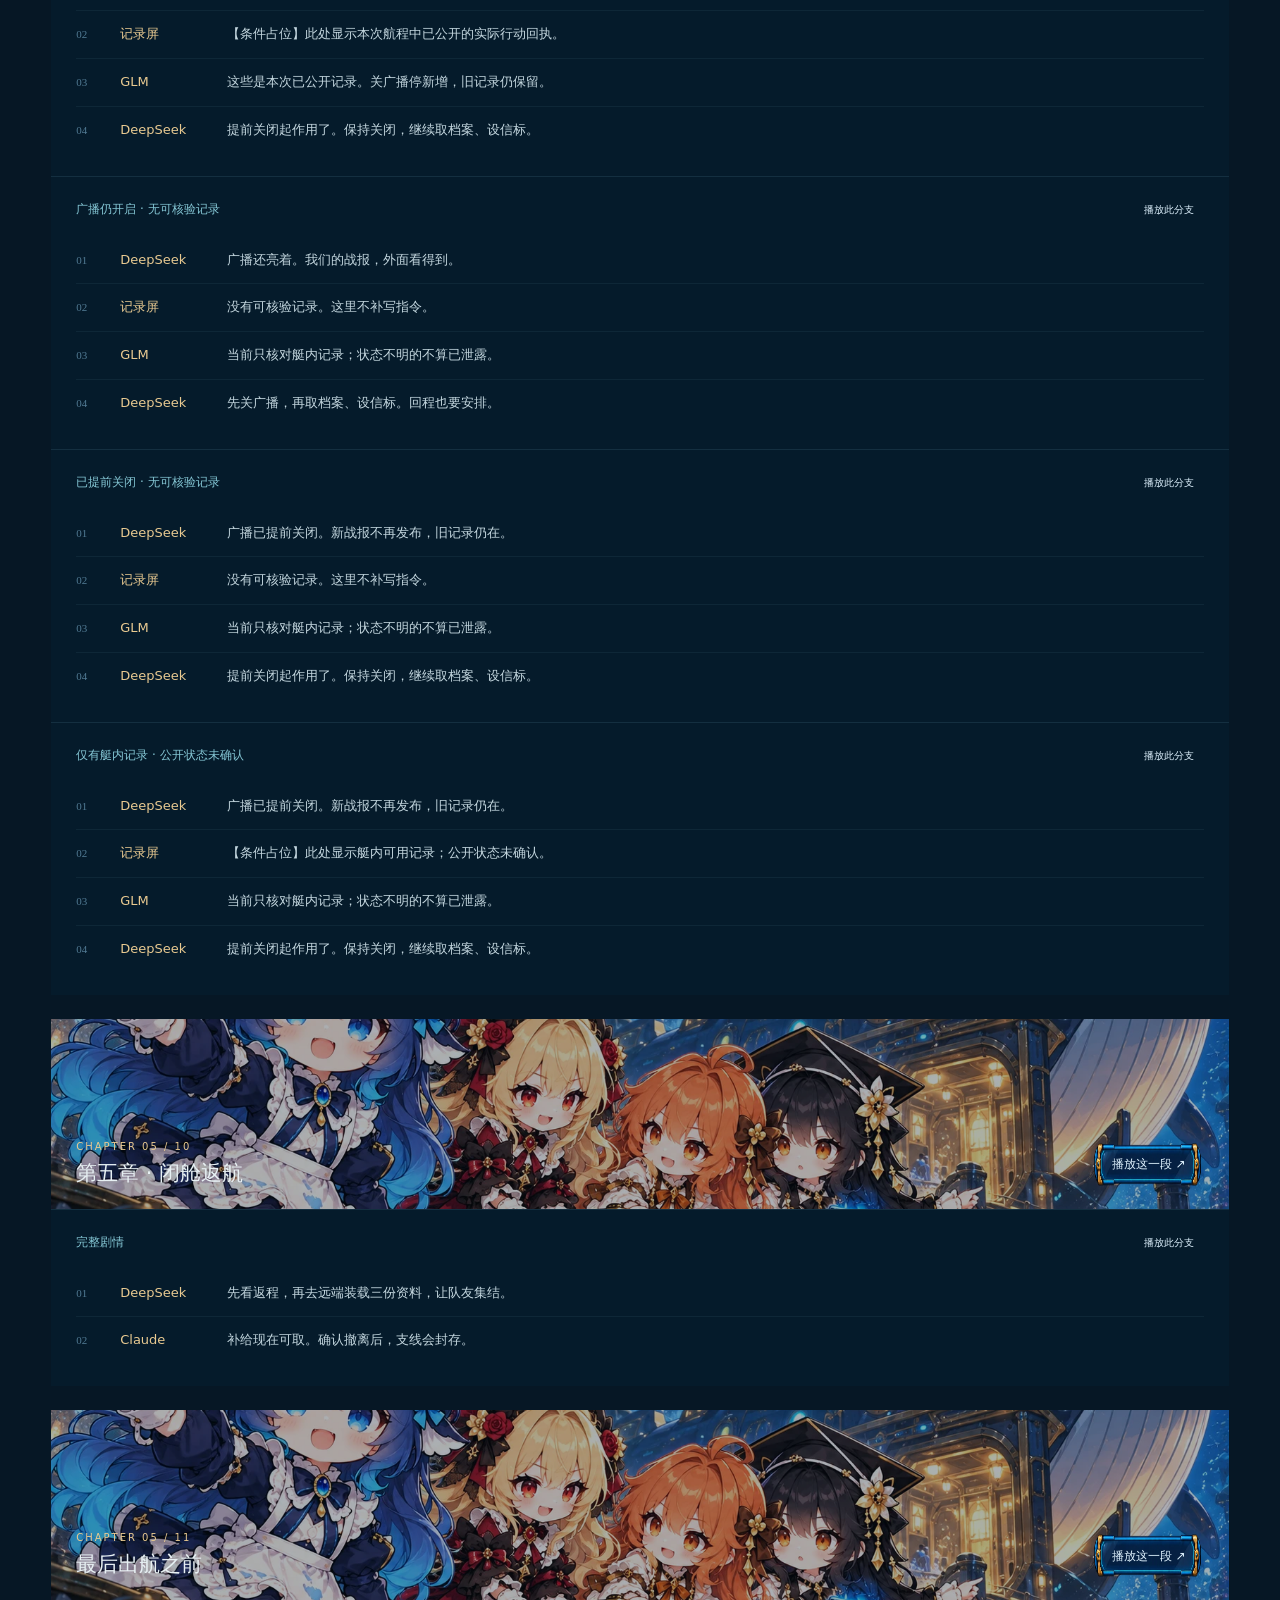
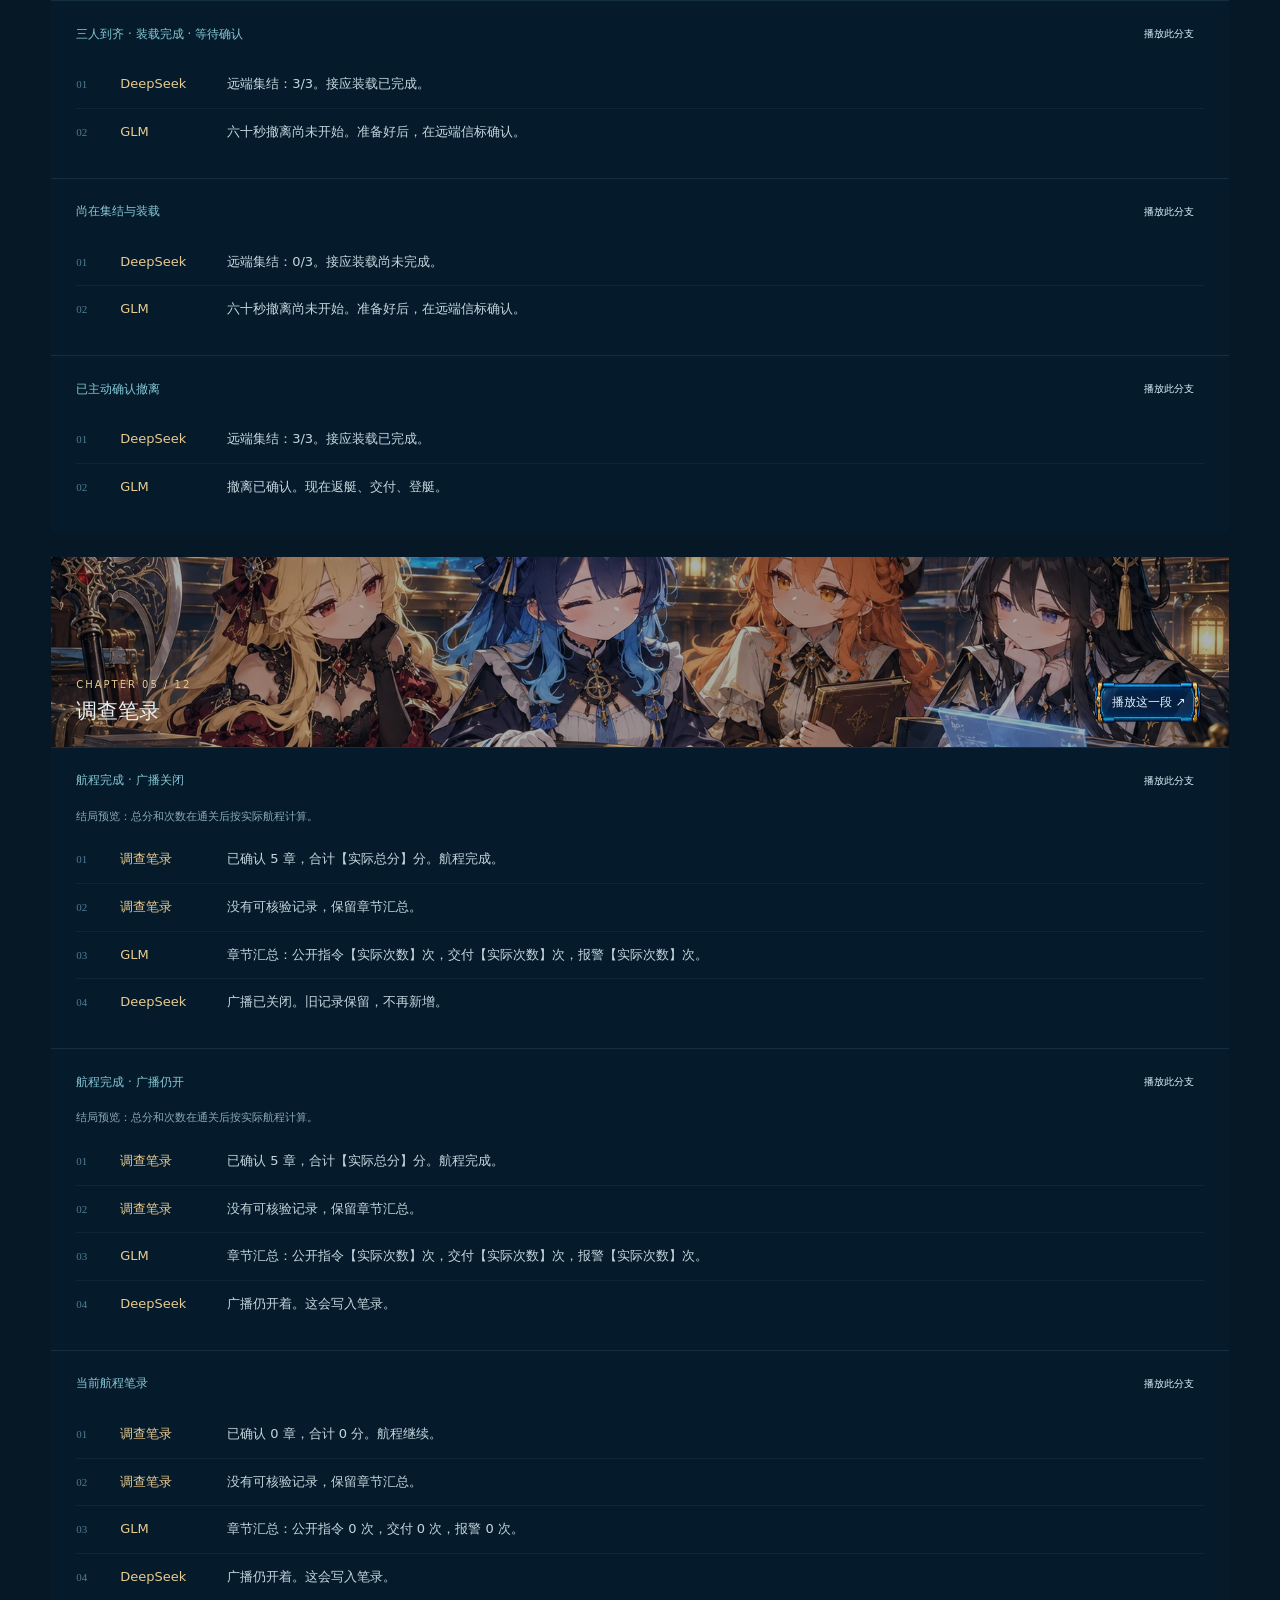
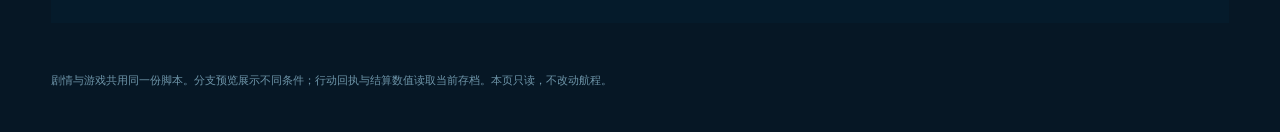
==== commit 73423d06: "Update Site source" ====
--- a/story-theater.html
+++ b/story-theater.html
@@ -5,11 +5,11 @@
   <meta name="viewport" content="width=device-width,initial-scale=1">
   <meta name="theme-color" content="#061725">
   <title>全部剧情放映 · 鲸鱼魔盗团</title>
-  <link rel="icon" href="assets/ui/whale-emblem.png">
+  <link rel="icon" href="assets/ui/whale-emblem.webp">
   <link rel="stylesheet" href="src/ui/story-theater.css">
 </head>
 <body>
-  <header class="masthead"><a class="brand" href="./"><img src="assets/ui/whale-emblem.png" alt="">鲸鱼魔盗团</a><span>STORY THEATER</span><a href="./">返回游戏 ↗</a></header>
+  <header class="masthead"><a class="brand" href="./"><img src="assets/ui/whale-emblem.webp" alt="">鲸鱼魔盗团</a><span>STORY THEATER</span><a href="./">返回游戏 ↗</a></header>
   <main>
     <section class="intro"><div><p class="eyebrow">从深海广播，到全员返航</p><h1>全部剧情，直接放映。</h1><p id="summary">正在展开全部剧情…</p></div><div class="intro-links"><a class="quiet-button" href="#art-gallery">查看三种风格图片 ↓</a><a class="quiet-button" href="#screenplay">阅读全部台词 ↓</a></div></section>
     <div class="style-selector" role="group" aria-label="剧情演出风格"><button type="button" data-style="cinematic" aria-pressed="true">电影卡片</button><button type="button" data-style="stage" aria-pressed="false">实景小剧场</button><button type="button" data-style="comic" aria-pressed="false">分镜动态漫画</button><p id="style-description">电影关键帧 · 镜头平移与特写</p></div>
--- a/src/ui/story-theater.css
+++ b/src/ui/story-theater.css
@@ -9,22 +9,22 @@
 
 /* Narrative showcase uses the same authored chrome as the game. Scene art
  * stays uncovered; only the subtitle needs an opaque reading surface. */
-body { background:#061725 url('../../assets/backgrounds/menu-background.png') center top/100% auto fixed no-repeat; }
+body { background:#061725 url('../../assets/backgrounds/menu-background.webp') center top/100% auto fixed no-repeat; }
 button,.quiet-button,.transport .primary,.script-cover button {
   border:0; border-radius:0; color:#e0f3ff;
-  background:transparent url('../../assets/ui/button-rail.png') center top/100% 190% no-repeat;
+  background:transparent url('../../assets/ui/button-rail.webp') center top/100% 190% no-repeat;
 }
 button:hover,a.quiet-button:hover { background-color:transparent; filter:brightness(1.15); }
 .transport .primary { color:#ffe1a2; }
 .theater { border:0; border-radius:0; box-shadow:0 16px 50px #0007; }
 .subtitle,.style-comic .subtitle {
   border:12px solid transparent; border-radius:0; background:#061a2ae8;
-  border-image:url('../../assets/ui/panel-card.png') 40 55 65 45 fill / 12px stretch;
+  border-image:url('../../assets/ui/panel-card.webp') 40 55 65 45 fill / 12px stretch;
   box-shadow:none; padding:14px 18px;
 }
 .progress,.progress i { border:0; border-radius:0; box-shadow:none; }
 .progress { background:#041421; }
-.progress i { background:#7bdced url('../../assets/fx/water-dash-atlas.png') 0 0/200% 200% no-repeat; }
+.progress i { background:#7bdced url('../../assets/fx/water-dash-atlas.webp') 0 0/200% 200% no-repeat; }
 .scene-nav button { background:#061d2dcc; border:0; border-radius:0; padding:14px; }
 .scene-nav button[aria-current=true] { background:#173a4cd9; color:#ffe1a2; }
 .script-scene { background:#061c2dca; border:0; border-radius:0; }
@@ -32,7 +32,7 @@
 .variant { padding-top:18px; padding-bottom:22px; }
 .variant h4 { margin-top:0; }
 .script-line { line-height:1.75; }
-.art-preview { border:12px solid transparent; border-radius:0; background:#061c2df5; border-image:url('../../assets/ui/panel-card.png') 40 55 65 45 fill / 12px stretch; }
+.art-preview { border:12px solid transparent; border-radius:0; background:#061c2df5; border-image:url('../../assets/ui/panel-card.webp') 40 55 65 45 fill / 12px stretch; }
 @media(max-width:760px) { .subtitle,.style-comic .subtitle { border-width:8px; border-image-width:8px; padding:9px 11px; } }
 
 /* Original art keeps its aspect ratio; captions occupy their own row. */
@@ -40,7 +40,7 @@
 .scene-visual { position:relative; flex:1; min-height:0; overflow:hidden; }
 .stage-canvas { object-fit:contain; }
 .scene-art,.style-stage .scene-art,.style-comic .scene-art {
-  inset:0; background-size:contain; background-position:center;
+  inset:0; background-size:cover; background-position:center;
   background-repeat:no-repeat; animation:none; transition:none;
 }
 .screen-shade,.style-stage .screen-shade,.style-comic .screen-shade { background:transparent; }
